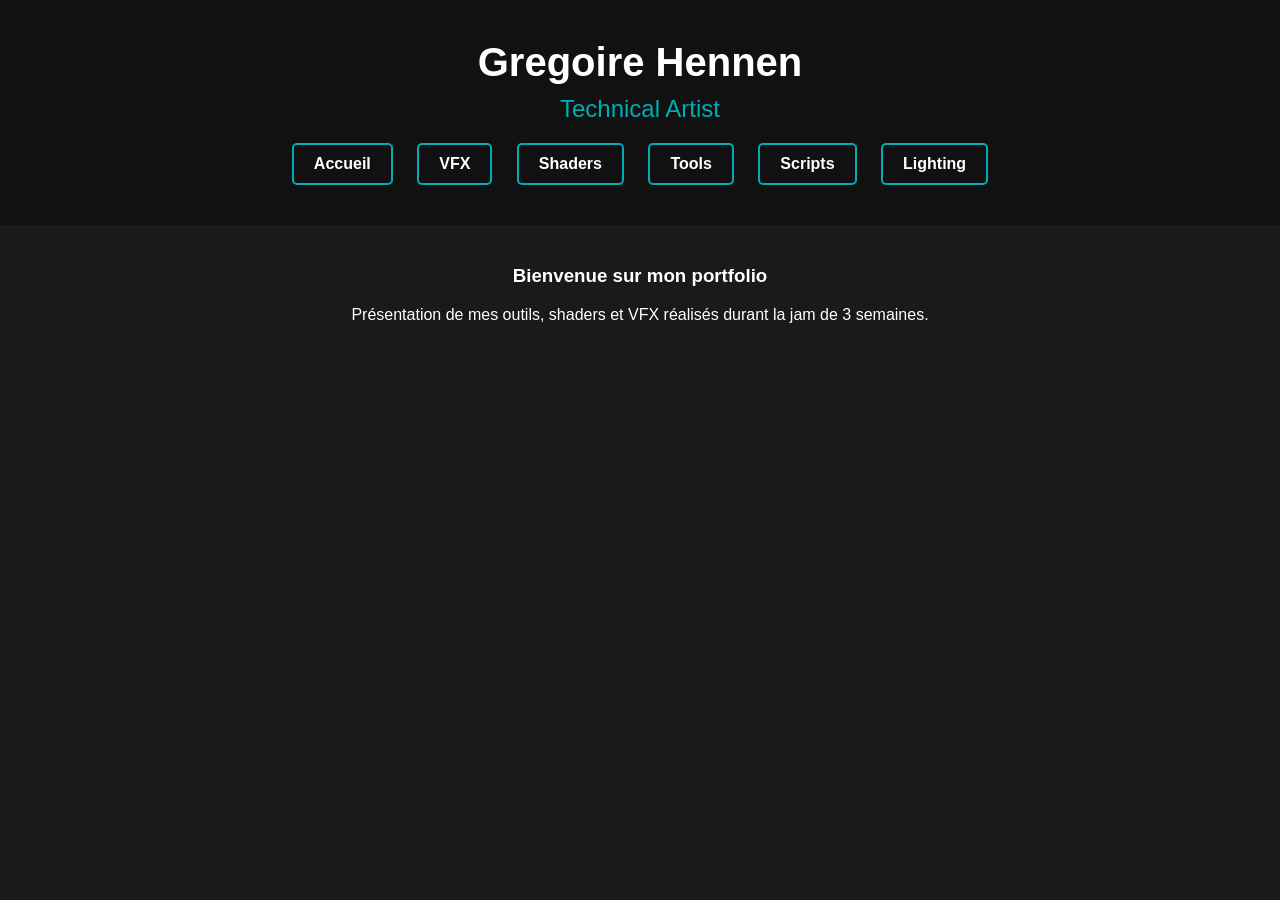
==== index.html @ 70f15909 "Update index.html" ====
<!DOCTYPE html>
<html lang="fr">
<head>
    <meta charset="UTF-8">
    <meta name="viewport" content="width=device-width, initial-scale=1.0">
    <title>Gregoire Hennen - Tech Artist</title>
    <style>
        /* Un style de base pour tout centrer et faire un menu propre */
        body {
            font-family: 'Segoe UI', Tahoma, Geneva, Verdana, sans-serif;
            background-color: #1a1a1a;
            color: #ffffff;
            margin: 0;
            padding: 0;
            text-align: center;
        }
        header {
            padding: 40px 20px;
            background-color: #111111;
        }
        h1 {
            margin: 0 0 10px 0;
            font-size: 2.5em;
        }
        h2 {
            margin: 0 0 20px 0;
            color: #00adb5;
            font-weight: 400;
        }
        /* Style de la barre de navigation (les boutons) */
        nav {
            margin-top: 20px;
        }
        nav a {
            display: inline-block;
            color: #ffffff;
            text-decoration: none;
            padding: 10px 20px;
            margin: 0 10px;
            border: 2px solid #00adb5;
            border-radius: 5px;
            font-weight: bold;
            transition: all 0.3s ease;
        }
        nav a:hover {
            background-color: #00adb5;
            color: #1a1a1a;
        }
        /* Style du contenu principal */
        main {
            max-width: 800px;
            margin: 40px auto;
            padding: 0 20px;
        }
    </style>
</head>
<body>

    <header>
        <h1>Gregoire Hennen</h1>
        <h2>Technical Artist</h2>
        
        <nav>
            <a href="index.html">Accueil</a>
            <a href="vfx.html">VFX</a>
            <a href="shaders.html">Shaders</a>
            <a href="tools.html">Tools</a>
            <a href="scripts.html">Scripts</a>
            <a href="lighting.html">Lighting</a>
        </nav>
    </header>

    <main>
        <h3>Bienvenue sur mon portfolio</h3>
        <p>Présentation de mes outils, shaders et VFX réalisés durant la jam de 3 semaines.</p>
        </main>

</body>
</html>
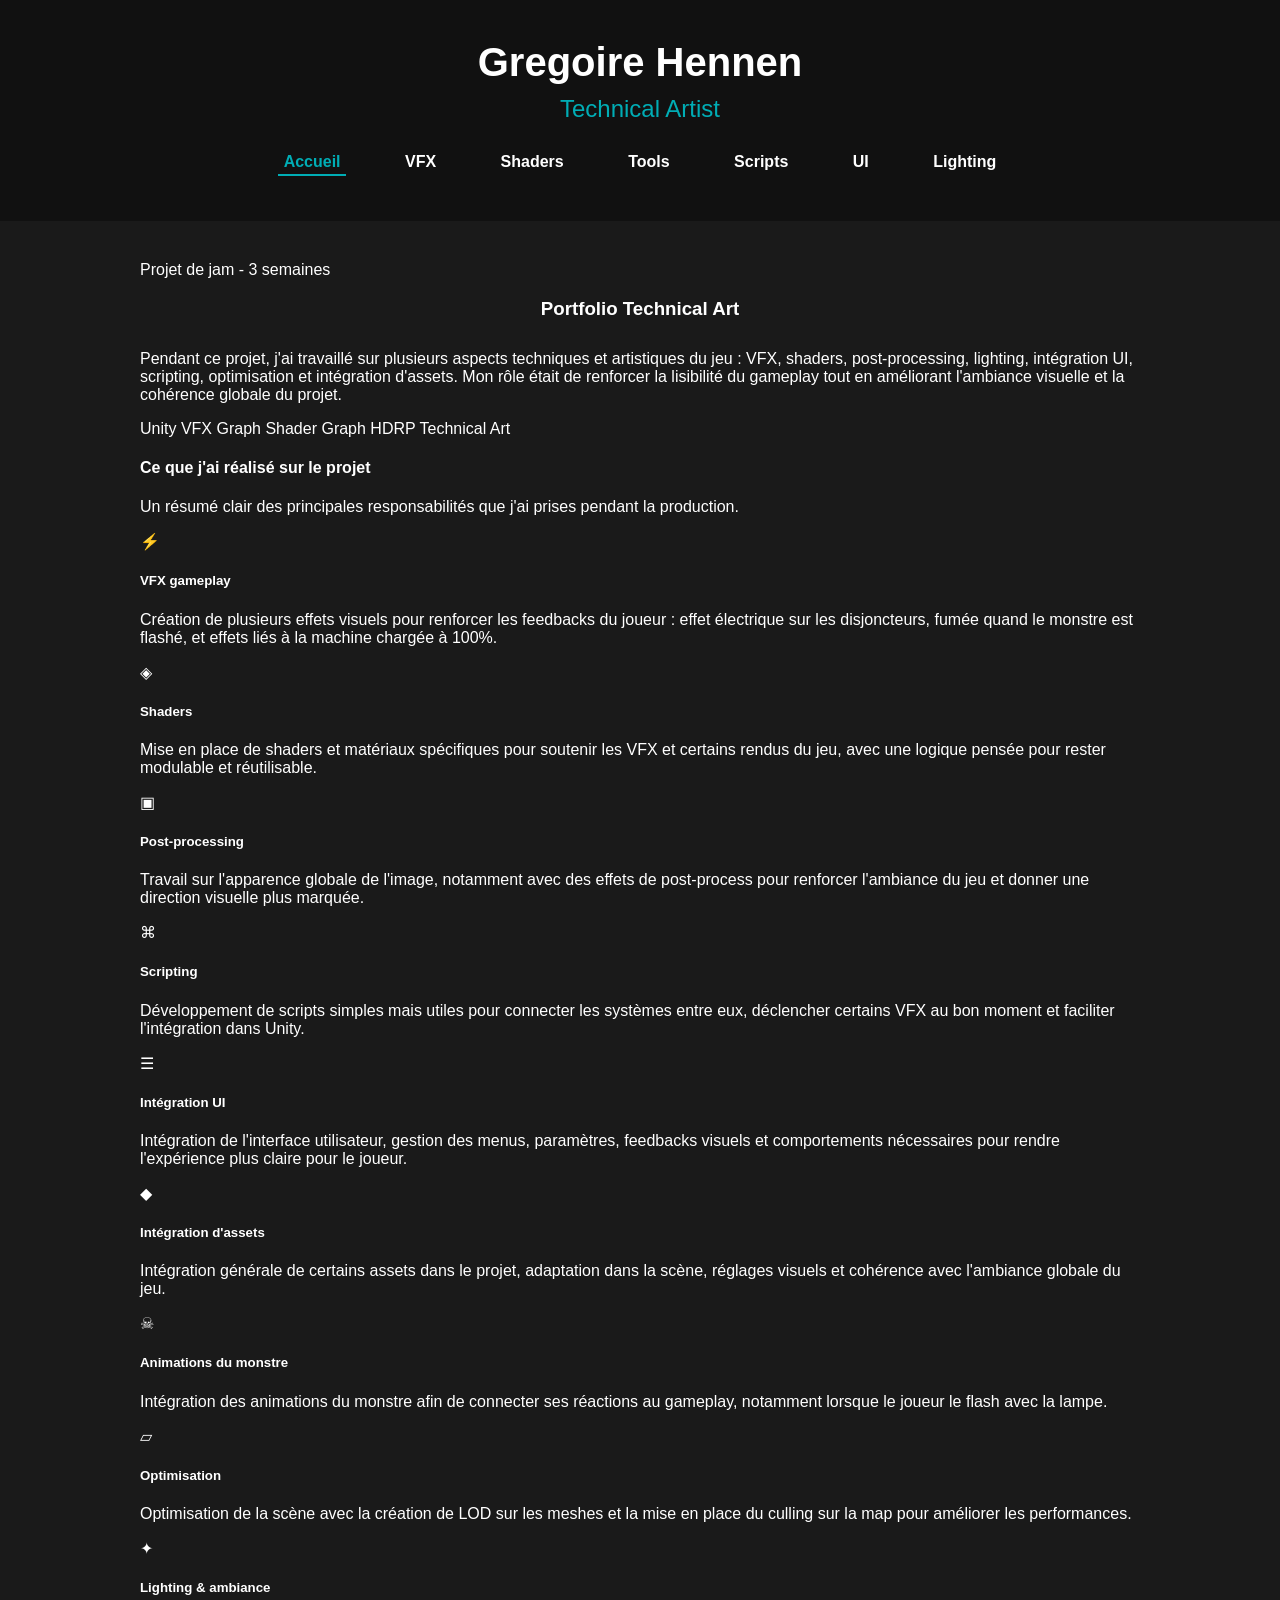
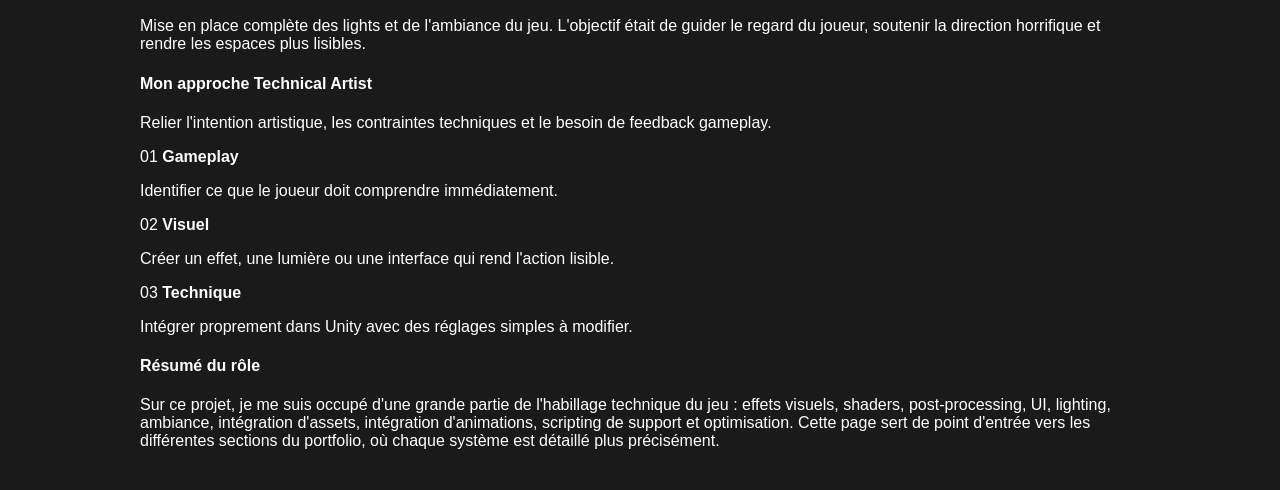
==== commit e836b872: "Revise index.html for portfolio updates Updated the title and added detailed sections for portfolio " ====
--- a/index.html
+++ b/index.html
@@ -3,56 +3,8 @@
 <head>
     <meta charset="UTF-8">
     <meta name="viewport" content="width=device-width, initial-scale=1.0">
-    <title>Gregoire Hennen - Tech Artist</title>
-    <style>
-        /* Un style de base pour tout centrer et faire un menu propre */
-        body {
-            font-family: 'Segoe UI', Tahoma, Geneva, Verdana, sans-serif;
-            background-color: #1a1a1a;
-            color: #ffffff;
-            margin: 0;
-            padding: 0;
-            text-align: center;
-        }
-        header {
-            padding: 40px 20px;
-            background-color: #111111;
-        }
-        h1 {
-            margin: 0 0 10px 0;
-            font-size: 2.5em;
-        }
-        h2 {
-            margin: 0 0 20px 0;
-            color: #00adb5;
-            font-weight: 400;
-        }
-        /* Style de la barre de navigation (les boutons) */
-        nav {
-            margin-top: 20px;
-        }
-        nav a {
-            display: inline-block;
-            color: #ffffff;
-            text-decoration: none;
-            padding: 10px 20px;
-            margin: 0 10px;
-            border: 2px solid #00adb5;
-            border-radius: 5px;
-            font-weight: bold;
-            transition: all 0.3s ease;
-        }
-        nav a:hover {
-            background-color: #00adb5;
-            color: #1a1a1a;
-        }
-        /* Style du contenu principal */
-        main {
-            max-width: 800px;
-            margin: 40px auto;
-            padding: 0 20px;
-        }
-    </style>
+    <title>Accueil - Gregoire Hennen</title>
+    <link rel="stylesheet" href="style.css">
 </head>
 <body>
 
@@ -66,14 +18,155 @@
             <a href="shaders.html">Shaders</a>
             <a href="tools.html">Tools</a>
             <a href="scripts.html">Scripts</a>
+            <a href="ui.html">UI</a>
             <a href="lighting.html">Lighting</a>
         </nav>
     </header>
 
     <main>
-        <h3>Bienvenue sur mon portfolio</h3>
-        <p>Présentation de mes outils, shaders et VFX réalisés durant la jam de 3 semaines.</p>
-        </main>
+        <section class="home-hero">
+            <div class="home-hero-glow"></div>
+            <div class="home-hero-content">
+                <p class="home-kicker">Projet de jam - 3 semaines</p>
+                <h3>Portfolio Technical Art</h3>
+                <p class="home-intro">
+                    Pendant ce projet, j'ai travaillé sur plusieurs aspects techniques et artistiques du jeu : VFX, shaders, post-processing, lighting, intégration UI, scripting, optimisation et intégration d'assets. Mon rôle était de renforcer la lisibilité du gameplay tout en améliorant l'ambiance visuelle et la cohérence globale du projet.
+                </p>
+                <div class="home-tags">
+                    <span>Unity</span>
+                    <span>VFX Graph</span>
+                    <span>Shader Graph</span>
+                    <span>HDRP</span>
+                    <span>Technical Art</span>
+                </div>
+            </div>
+        </section>
 
+        <section class="home-overview">
+            <div class="home-section-title">
+                <h4>Ce que j'ai réalisé sur le projet</h4>
+                <p>Un résumé clair des principales responsabilités que j'ai prises pendant la production.</p>
+            </div>
+
+            <div class="home-card-grid">
+                <article class="home-card featured-card">
+                    <div class="home-card-icon">⚡</div>
+                    <h5>VFX gameplay</h5>
+                    <p>
+                        Création de plusieurs effets visuels pour renforcer les feedbacks du joueur : effet électrique sur les disjoncteurs, fumée quand le monstre est flashé, et effets liés à la machine chargée à 100%.
+                    </p>
+                </article>
+
+                <article class="home-card">
+                    <div class="home-card-icon">◈</div>
+                    <h5>Shaders</h5>
+                    <p>
+                        Mise en place de shaders et matériaux spécifiques pour soutenir les VFX et certains rendus du jeu, avec une logique pensée pour rester modulable et réutilisable.
+                    </p>
+                </article>
+
+                <article class="home-card">
+                    <div class="home-card-icon">▣</div>
+                    <h5>Post-processing</h5>
+                    <p>
+                        Travail sur l'apparence globale de l'image, notamment avec des effets de post-process pour renforcer l'ambiance du jeu et donner une direction visuelle plus marquée.
+                    </p>
+                </article>
+
+                <article class="home-card">
+                    <div class="home-card-icon">⌘</div>
+                    <h5>Scripting</h5>
+                    <p>
+                        Développement de scripts simples mais utiles pour connecter les systèmes entre eux, déclencher certains VFX au bon moment et faciliter l'intégration dans Unity.
+                    </p>
+                </article>
+
+                <article class="home-card">
+                    <div class="home-card-icon">☰</div>
+                    <h5>Intégration UI</h5>
+                    <p>
+                        Intégration de l'interface utilisateur, gestion des menus, paramètres, feedbacks visuels et comportements nécessaires pour rendre l'expérience plus claire pour le joueur.
+                    </p>
+                </article>
+
+                <article class="home-card">
+                    <div class="home-card-icon">◆</div>
+                    <h5>Intégration d'assets</h5>
+                    <p>
+                        Intégration générale de certains assets dans le projet, adaptation dans la scène, réglages visuels et cohérence avec l'ambiance globale du jeu.
+                    </p>
+                </article>
+
+                <article class="home-card">
+                    <div class="home-card-icon">☠</div>
+                    <h5>Animations du monstre</h5>
+                    <p>
+                        Intégration des animations du monstre afin de connecter ses réactions au gameplay, notamment lorsque le joueur le flash avec la lampe.
+                    </p>
+                </article>
+
+                <article class="home-card">
+                    <div class="home-card-icon">▱</div>
+                    <h5>Optimisation</h5>
+                    <p>
+                        Optimisation de la scène avec la création de LOD sur les meshes et la mise en place du culling sur la map pour améliorer les performances.
+                    </p>
+                </article>
+
+                <article class="home-card featured-card">
+                    <div class="home-card-icon">✦</div>
+                    <h5>Lighting & ambiance</h5>
+                    <p>
+                        Mise en place complète des lights et de l'ambiance du jeu. L'objectif était de guider le regard du joueur, soutenir la direction horrifique et rendre les espaces plus lisibles.
+                    </p>
+                </article>
+            </div>
+        </section>
+
+        <section class="home-pipeline">
+            <div class="home-section-title">
+                <h4>Mon approche Technical Artist</h4>
+                <p>Relier l'intention artistique, les contraintes techniques et le besoin de feedback gameplay.</p>
+            </div>
+
+            <div class="home-flow">
+                <div class="home-flow-step">
+                    <span>01</span>
+                    <strong>Gameplay</strong>
+                    <p>Identifier ce que le joueur doit comprendre immédiatement.</p>
+                </div>
+                <div class="home-flow-line"></div>
+                <div class="home-flow-step">
+                    <span>02</span>
+                    <strong>Visuel</strong>
+                    <p>Créer un effet, une lumière ou une interface qui rend l'action lisible.</p>
+                </div>
+                <div class="home-flow-line"></div>
+                <div class="home-flow-step">
+                    <span>03</span>
+                    <strong>Technique</strong>
+                    <p>Intégrer proprement dans Unity avec des réglages simples à modifier.</p>
+                </div>
+            </div>
+        </section>
+
+        <section class="home-summary-panel">
+            <h4>Résumé du rôle</h4>
+            <p>
+                Sur ce projet, je me suis occupé d'une grande partie de l'habillage technique du jeu : effets visuels, shaders, post-processing, UI, lighting, ambiance, intégration d'assets, intégration d'animations, scripting de support et optimisation. Cette page sert de point d'entrée vers les différentes sections du portfolio, où chaque système est détaillé plus précisément.
+            </p>
+        </section>
+    </main>
+
+<script>
+    const currentPage = window.location.pathname.split("/").pop();
+    const navLinks = document.querySelectorAll('nav a');
+
+    navLinks.forEach(link => {
+        if (link.getAttribute('href') === currentPage) {
+            link.classList.add('active');
+        }
+    });
+</script>
 </body>
 </html>
--- a/style.css
+++ b/style.css
@@ -0,0 +1,310 @@
+/* --- Global Styles --- */
+body { 
+    font-family: 'Segoe UI', Tahoma, Geneva, Verdana, sans-serif; 
+    background-color: #1a1a1a; 
+    color: #ffffff; 
+    margin: 0; 
+    padding: 0; 
+    text-align: center; 
+}
+
+header { padding: 40px 20px; background-color: #111111; }
+h1 { margin: 0 0 10px 0; font-size: 2.5em; }
+h2 { margin: 0 0 20px 0; color: #00adb5; font-weight: 400; }
+main { max-width: 1000px; margin: 40px auto; padding: 0 20px; text-align: left; }
+h3 { text-align: center; margin-bottom: 30px; }
+
+/* --- Navigation Tech Art --- */
+nav { margin-top: 20px; }
+nav a { 
+    display: inline-block; 
+    color: #ffffff; 
+    text-decoration: none; 
+    padding: 10px 20px; 
+    margin: 0 10px; 
+    font-weight: bold; 
+    position: relative;
+    transition: color 0.3s;
+}
+
+nav a::after {
+    content: '';
+    position: absolute;
+    bottom: 5px;
+    left: 50%;
+    width: 0;
+    height: 2px;
+    background: #00adb5;
+    transition: all 0.3s ease;
+}
+
+nav a:hover { color: #00adb5; }
+nav a:hover::after { width: 70%; left: 15%; }
+nav a.active { color: #00adb5; }
+nav a.active::after { width: 70%; left: 15%; }
+
+/* --- Components (Accordions, Tables, Code) --- */
+.shader-accordion, .tool-accordion { 
+    margin-bottom: 15px; border: 1px solid #333; border-radius: 8px; 
+    overflow: hidden; background-color: #222222; 
+}
+.shader-accordion summary, .tool-accordion summary { 
+    padding: 20px; font-size: 1.3em; font-weight: bold; color: #00adb5; 
+    cursor: pointer; list-style: none; position: relative; transition: background 0.3s ease; 
+}
+.shader-accordion summary:hover, .tool-accordion summary:hover { background-color: #2b2b2b; }
+.shader-accordion summary::after, .tool-accordion summary::after { 
+    content: '▼'; position: absolute; right: 20px; color: #00adb5; transition: transform 0.3s ease; 
+}
+.shader-accordion[open] summary::after, .tool-accordion[open] summary::after { transform: rotate(180deg); }
+.shader-content, .tool-content { padding: 20px; border-top: 1px solid #333; background-color: #1c1c1c; }
+
+table { width: 100%; border-collapse: collapse; margin: 20px 0; background-color: #111; border-radius: 6px; overflow: hidden; }
+th, td { padding: 12px 15px; text-align: left; border-bottom: 1px solid #333; }
+th { background-color: #00adb5; color: #1a1a1a; font-weight: bold; }
+
+.tech-row { display: flex; gap: 25px; margin: 30px 0; align-items: center; }
+.tech-desc { flex: 1; }
+.tech-code {
+            flex: 1;
+            background-color: #0d1117;
+            padding: 15px;
+            border-radius: 6px;
+            overflow-x: auto;
+            border: 1px solid #30363d;
+        }
+pre {
+    margin: 0;
+    padding: 0;
+    background: transparent !important; /* Force la transparence pour utiliser le fond de .tech-code */
+}
+
+code {
+    font-family: 'Consolas', 'Courier New', Courier, monospace;
+    font-size: 0.9em;
+    background: transparent !important;
+}
+
+/* Si tu veux quand même colorer certains mots manuellement dans ton HTML */
+.c-keyword { color: #ff7b72; } /* Rouge pour les keywords */
+.c-var { color: #79c0ff; }     /* Bleu pour les variables */
+
+
+.center-img-container { text-align: center; margin: 25px 0; }
+.center-img-container img { max-width: 100%; width: 700px; border-radius: 6px; box-shadow: 0 4px 10px rgba(0,0,0,0.5); }
+.bullet-list { padding-left: 20px; line-height: 1.6; }
+.highlight { color: #00adb5; font-weight: bold; }
+
+.global-gifs { 
+    display: flex; 
+    gap: 15px; 
+    justify-content: center; 
+    margin: 20px 0; 
+}
+.global-gifs img { 
+    width: 48%; /* Prends presque la moitié de la largeur */
+    border-radius: 6px; 
+}
+
+/* Pour les 3 vidéos du Flashlight (3 colonnes) */
+.triple-gifs { 
+    display: flex; 
+    gap: 10px; 
+    margin: 20px 0; 
+}
+.gif-card { 
+    flex: 1; /* Chaque carte prend 1/3 de l'espace */
+    text-align: center; 
+}
+.gif-card img { 
+    width: 100%; 
+    border-radius: 6px; 
+    margin-bottom: 10px; 
+}
+.gif-card p { font-size: 0.9em; color: #aaa; }
+
+/* --- UI Page Specific Additions --- */
+.page-intro {
+    text-align: center;
+    color: #aaa;
+    margin: 0 auto 40px auto;
+    max-width: 850px;
+    line-height: 1.7;
+}
+
+.ui-accordion {
+    margin-bottom: 15px;
+    border: 1px solid #333;
+    border-radius: 8px;
+    overflow: hidden;
+    background-color: #222222;
+}
+
+.ui-accordion summary {
+    padding: 20px;
+    font-size: 1.3em;
+    font-weight: bold;
+    color: #00adb5;
+    cursor: pointer;
+    list-style: none;
+    position: relative;
+    transition: background 0.3s ease;
+}
+
+.ui-accordion summary:hover { background-color: #2b2b2b; }
+
+.ui-accordion summary::after {
+    content: '▼';
+    position: absolute;
+    right: 20px;
+    color: #00adb5;
+    transition: transform 0.3s ease;
+}
+
+.ui-accordion[open] summary::after { transform: rotate(180deg); }
+
+.ui-content {
+    padding: 20px;
+    border-top: 1px solid #333;
+    background-color: #1c1c1c;
+}
+
+.section-lead {
+    text-align: center;
+    font-size: 1.1em;
+    color: #aaa;
+    max-width: 850px;
+    margin: 0 auto 25px auto;
+    line-height: 1.7;
+}
+
+.ui-hero {
+    display: flex;
+    gap: 25px;
+    align-items: stretch;
+    background: #222;
+    border: 1px solid #333;
+    border-radius: 8px;
+    padding: 25px;
+    margin-bottom: 35px;
+}
+
+.ui-hero-text,
+.ui-hero-media {
+    flex: 1;
+}
+
+.ui-hero-text h4,
+.ui-subtitle {
+    color: #00adb5;
+    border-bottom: 1px solid #333;
+    padding-bottom: 8px;
+    margin-top: 0;
+}
+
+.ui-hero-text p {
+    color: #ccc;
+    line-height: 1.7;
+}
+
+.ui-hero-media img {
+    width: 100%;
+    border-radius: 6px;
+    box-shadow: 0 4px 10px rgba(0,0,0,0.5);
+}
+
+.ui-hero-media p,
+.media-caption {
+    color: #888;
+    font-size: 0.9em;
+    text-align: center;
+    margin-top: 8px;
+}
+
+.ui-feature-grid {
+    display: grid;
+    grid-template-columns: repeat(4, 1fr);
+    gap: 15px;
+    margin: 25px 0;
+}
+
+.ui-feature-card {
+    background: #111;
+    border: 1px solid #30363d;
+    border-radius: 8px;
+    padding: 16px;
+}
+
+.ui-feature-card h5 {
+    color: #00adb5;
+    margin: 0 0 10px 0;
+    font-size: 1em;
+}
+
+.ui-feature-card p {
+    color: #aaa;
+    line-height: 1.55;
+    margin: 0;
+    font-size: 0.95em;
+}
+
+.ui-separator {
+    border: 0;
+    border-top: 1px solid #333;
+    margin: 40px 0;
+}
+
+.ui-flow {
+    display: flex;
+    align-items: center;
+    justify-content: center;
+    flex-wrap: wrap;
+    gap: 10px;
+    margin: 30px 0;
+}
+
+.ui-flow-step {
+    background: #111;
+    border: 1px solid #00adb5;
+    color: #fff;
+    border-radius: 999px;
+    padding: 12px 18px;
+    font-weight: bold;
+}
+
+.ui-flow-arrow {
+    color: #00adb5;
+    font-size: 1.4em;
+    font-weight: bold;
+}
+
+@media (max-width: 900px) {
+    .tech-row,
+    .ui-hero {
+        flex-direction: column;
+    }
+
+    .ui-feature-grid {
+        grid-template-columns: repeat(2, 1fr);
+    }
+
+    .global-gifs,
+    .triple-gifs {
+        flex-direction: column;
+    }
+
+    .global-gifs img {
+        width: 100%;
+    }
+}
+
+@media (max-width: 560px) {
+    .ui-feature-grid {
+        grid-template-columns: 1fr;
+    }
+
+    nav a {
+        margin: 4px;
+        padding: 8px 12px;
+    }
+}
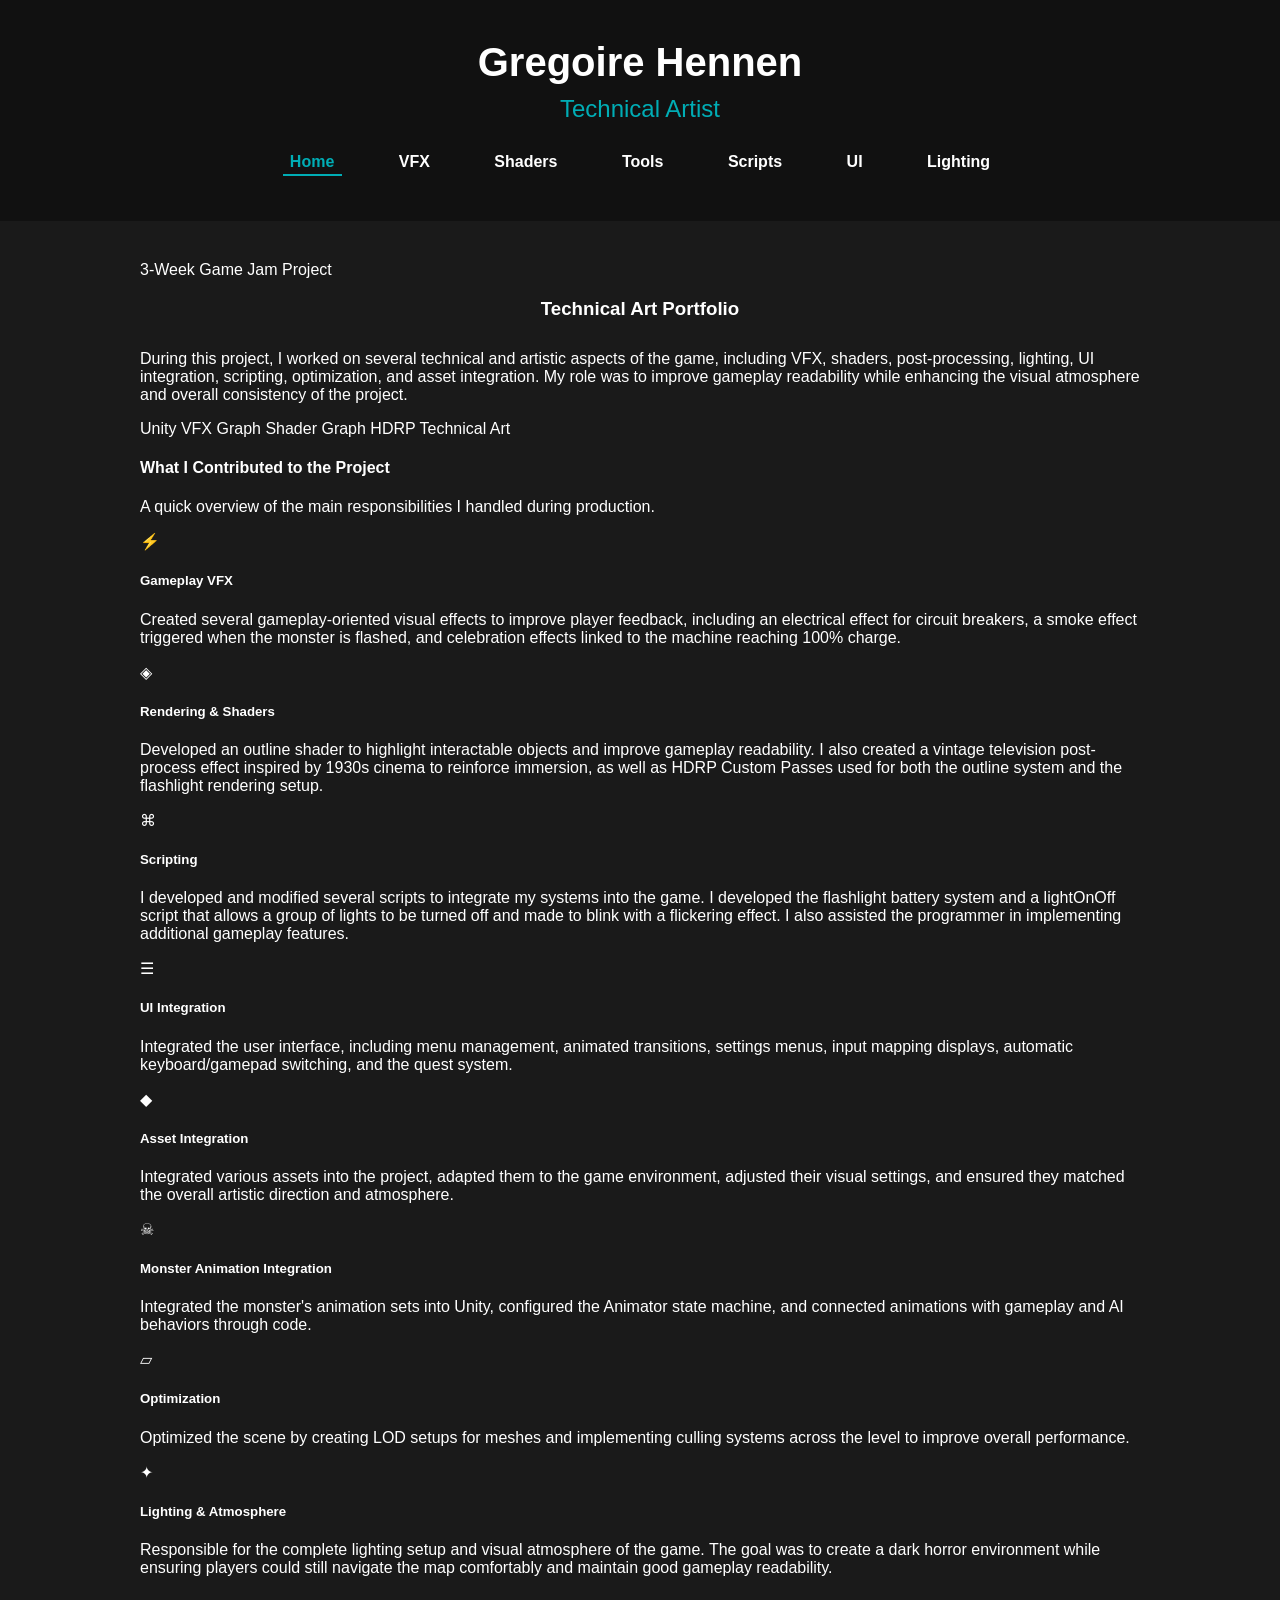
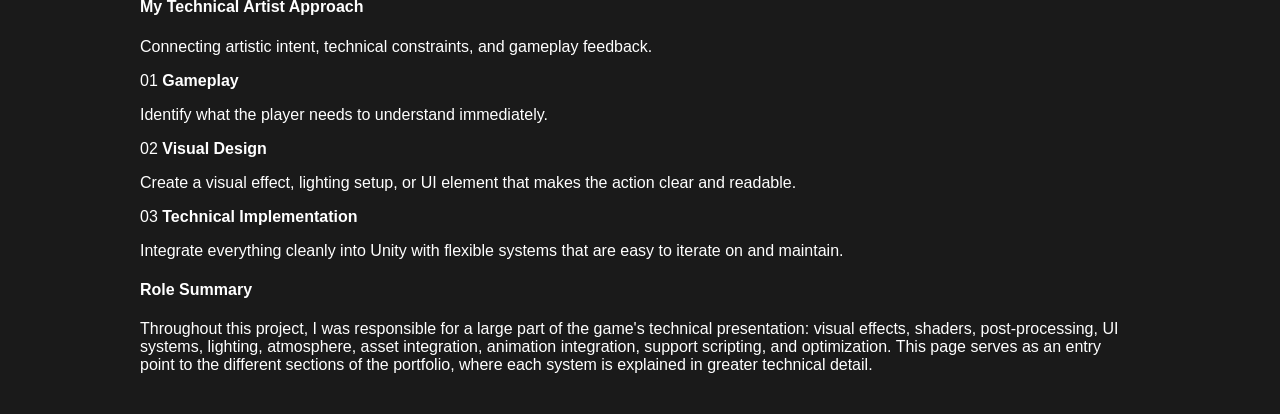
==== commit 37df5e1c: "Update index.html" ====
--- a/index.html
+++ b/index.html
@@ -1,9 +1,9 @@
 <!DOCTYPE html>
-<html lang="fr">
+<html lang="en">
 <head>
     <meta charset="UTF-8">
     <meta name="viewport" content="width=device-width, initial-scale=1.0">
-    <title>Accueil - Gregoire Hennen</title>
+    <title>Home - Gregoire Hennen</title>
     <link rel="stylesheet" href="style.css">
 </head>
 <body>
@@ -11,9 +11,9 @@
     <header>
         <h1>Gregoire Hennen</h1>
         <h2>Technical Artist</h2>
-        
+
         <nav>
-            <a href="index.html">Accueil</a>
+            <a href="index.html">Home</a>
             <a href="vfx.html">VFX</a>
             <a href="shaders.html">Shaders</a>
             <a href="tools.html">Tools</a>
@@ -27,11 +27,13 @@
         <section class="home-hero">
             <div class="home-hero-glow"></div>
             <div class="home-hero-content">
-                <p class="home-kicker">Projet de jam - 3 semaines</p>
-                <h3>Portfolio Technical Art</h3>
+                <p class="home-kicker">3-Week Game Jam Project</p>
+                <h3>Technical Art Portfolio</h3>
+
                 <p class="home-intro">
-                    Pendant ce projet, j'ai travaillé sur plusieurs aspects techniques et artistiques du jeu : VFX, shaders, post-processing, lighting, intégration UI, scripting, optimisation et intégration d'assets. Mon rôle était de renforcer la lisibilité du gameplay tout en améliorant l'ambiance visuelle et la cohérence globale du projet.
+                    During this project, I worked on several technical and artistic aspects of the game, including VFX, shaders, post-processing, lighting, UI integration, scripting, optimization, and asset integration. My role was to improve gameplay readability while enhancing the visual atmosphere and overall consistency of the project.
                 </p>
+
                 <div class="home-tags">
                     <span>Unity</span>
                     <span>VFX Graph</span>
@@ -43,33 +45,27 @@
         </section>
 
         <section class="home-overview">
+
             <div class="home-section-title">
-                <h4>Ce que j'ai réalisé sur le projet</h4>
-                <p>Un résumé clair des principales responsabilités que j'ai prises pendant la production.</p>
+                <h4>What I Contributed to the Project</h4>
+                <p>A quick overview of the main responsibilities I handled during production.</p>
             </div>
 
             <div class="home-card-grid">
+
                 <article class="home-card featured-card">
                     <div class="home-card-icon">⚡</div>
-                    <h5>VFX gameplay</h5>
+                    <h5>Gameplay VFX</h5>
                     <p>
-                        Création de plusieurs effets visuels pour renforcer les feedbacks du joueur : effet électrique sur les disjoncteurs, fumée quand le monstre est flashé, et effets liés à la machine chargée à 100%.
+                        Created several gameplay-oriented visual effects to improve player feedback, including an electrical effect for circuit breakers, a smoke effect triggered when the monster is flashed, and celebration effects linked to the machine reaching 100% charge.
                     </p>
                 </article>
 
                 <article class="home-card">
                     <div class="home-card-icon">◈</div>
-                    <h5>Shaders</h5>
+                    <h5>Rendering & Shaders</h5>
                     <p>
-                        Mise en place de shaders et matériaux spécifiques pour soutenir les VFX et certains rendus du jeu, avec une logique pensée pour rester modulable et réutilisable.
-                    </p>
-                </article>
-
-                <article class="home-card">
-                    <div class="home-card-icon">▣</div>
-                    <h5>Post-processing</h5>
-                    <p>
-                        Travail sur l'apparence globale de l'image, notamment avec des effets de post-process pour renforcer l'ambiance du jeu et donner une direction visuelle plus marquée.
+                        Developed an outline shader to highlight interactable objects and improve gameplay readability. I also created a vintage television post-process effect inspired by 1930s cinema to reinforce immersion, as well as HDRP Custom Passes used for both the outline system and the flashlight rendering setup.
                     </p>
                 </article>
 
@@ -77,85 +73,94 @@
                     <div class="home-card-icon">⌘</div>
                     <h5>Scripting</h5>
                     <p>
-                        Développement de scripts simples mais utiles pour connecter les systèmes entre eux, déclencher certains VFX au bon moment et faciliter l'intégration dans Unity.
+                        I developed and modified several scripts to integrate my systems into the game. I developed the flashlight battery system and a lightOnOff script that allows a group of lights to be turned off and made to blink with a flickering effect. I also assisted the programmer in implementing additional gameplay features.
                     </p>
                 </article>
 
                 <article class="home-card">
                     <div class="home-card-icon">☰</div>
-                    <h5>Intégration UI</h5>
+                    <h5>UI Integration</h5>
                     <p>
-                        Intégration de l'interface utilisateur, gestion des menus, paramètres, feedbacks visuels et comportements nécessaires pour rendre l'expérience plus claire pour le joueur.
+                        Integrated the user interface, including menu management, animated transitions, settings menus, input mapping displays, automatic keyboard/gamepad switching, and the quest system.
                     </p>
                 </article>
 
                 <article class="home-card">
                     <div class="home-card-icon">◆</div>
-                    <h5>Intégration d'assets</h5>
+                    <h5>Asset Integration</h5>
                     <p>
-                        Intégration générale de certains assets dans le projet, adaptation dans la scène, réglages visuels et cohérence avec l'ambiance globale du jeu.
+                        Integrated various assets into the project, adapted them to the game environment, adjusted their visual settings, and ensured they matched the overall artistic direction and atmosphere.
                     </p>
                 </article>
 
                 <article class="home-card">
                     <div class="home-card-icon">☠</div>
-                    <h5>Animations du monstre</h5>
+                    <h5>Monster Animation Integration</h5>
                     <p>
-                        Intégration des animations du monstre afin de connecter ses réactions au gameplay, notamment lorsque le joueur le flash avec la lampe.
+                        Integrated the monster's animation sets into Unity, configured the Animator state machine, and connected animations with gameplay and AI behaviors through code.
                     </p>
                 </article>
 
                 <article class="home-card">
                     <div class="home-card-icon">▱</div>
-                    <h5>Optimisation</h5>
+                    <h5>Optimization</h5>
                     <p>
-                        Optimisation de la scène avec la création de LOD sur les meshes et la mise en place du culling sur la map pour améliorer les performances.
+                        Optimized the scene by creating LOD setups for meshes and implementing culling systems across the level to improve overall performance.
                     </p>
                 </article>
 
                 <article class="home-card featured-card">
                     <div class="home-card-icon">✦</div>
-                    <h5>Lighting & ambiance</h5>
+                    <h5>Lighting & Atmosphere</h5>
                     <p>
-                        Mise en place complète des lights et de l'ambiance du jeu. L'objectif était de guider le regard du joueur, soutenir la direction horrifique et rendre les espaces plus lisibles.
+                        Responsible for the complete lighting setup and visual atmosphere of the game. The goal was to create a dark horror environment while ensuring players could still navigate the map comfortably and maintain good gameplay readability.
                     </p>
                 </article>
+
             </div>
         </section>
 
         <section class="home-pipeline">
+
             <div class="home-section-title">
-                <h4>Mon approche Technical Artist</h4>
-                <p>Relier l'intention artistique, les contraintes techniques et le besoin de feedback gameplay.</p>
+                <h4>My Technical Artist Approach</h4>
+                <p>Connecting artistic intent, technical constraints, and gameplay feedback.</p>
             </div>
 
             <div class="home-flow">
+
                 <div class="home-flow-step">
                     <span>01</span>
                     <strong>Gameplay</strong>
-                    <p>Identifier ce que le joueur doit comprendre immédiatement.</p>
+                    <p>Identify what the player needs to understand immediately.</p>
                 </div>
+
                 <div class="home-flow-line"></div>
+
                 <div class="home-flow-step">
                     <span>02</span>
-                    <strong>Visuel</strong>
-                    <p>Créer un effet, une lumière ou une interface qui rend l'action lisible.</p>
+                    <strong>Visual Design</strong>
+                    <p>Create a visual effect, lighting setup, or UI element that makes the action clear and readable.</p>
                 </div>
+
                 <div class="home-flow-line"></div>
+
                 <div class="home-flow-step">
                     <span>03</span>
-                    <strong>Technique</strong>
-                    <p>Intégrer proprement dans Unity avec des réglages simples à modifier.</p>
+                    <strong>Technical Implementation</strong>
+                    <p>Integrate everything cleanly into Unity with flexible systems that are easy to iterate on and maintain.</p>
                 </div>
+
             </div>
         </section>
 
         <section class="home-summary-panel">
-            <h4>Résumé du rôle</h4>
+            <h4>Role Summary</h4>
             <p>
-                Sur ce projet, je me suis occupé d'une grande partie de l'habillage technique du jeu : effets visuels, shaders, post-processing, UI, lighting, ambiance, intégration d'assets, intégration d'animations, scripting de support et optimisation. Cette page sert de point d'entrée vers les différentes sections du portfolio, où chaque système est détaillé plus précisément.
+                Throughout this project, I was responsible for a large part of the game's technical presentation: visual effects, shaders, post-processing, UI systems, lighting, atmosphere, asset integration, animation integration, support scripting, and optimization. This page serves as an entry point to the different sections of the portfolio, where each system is explained in greater technical detail.
             </p>
         </section>
+
     </main>
 
 <script>
@@ -168,5 +173,6 @@
         }
     });
 </script>
+
 </body>
 </html>
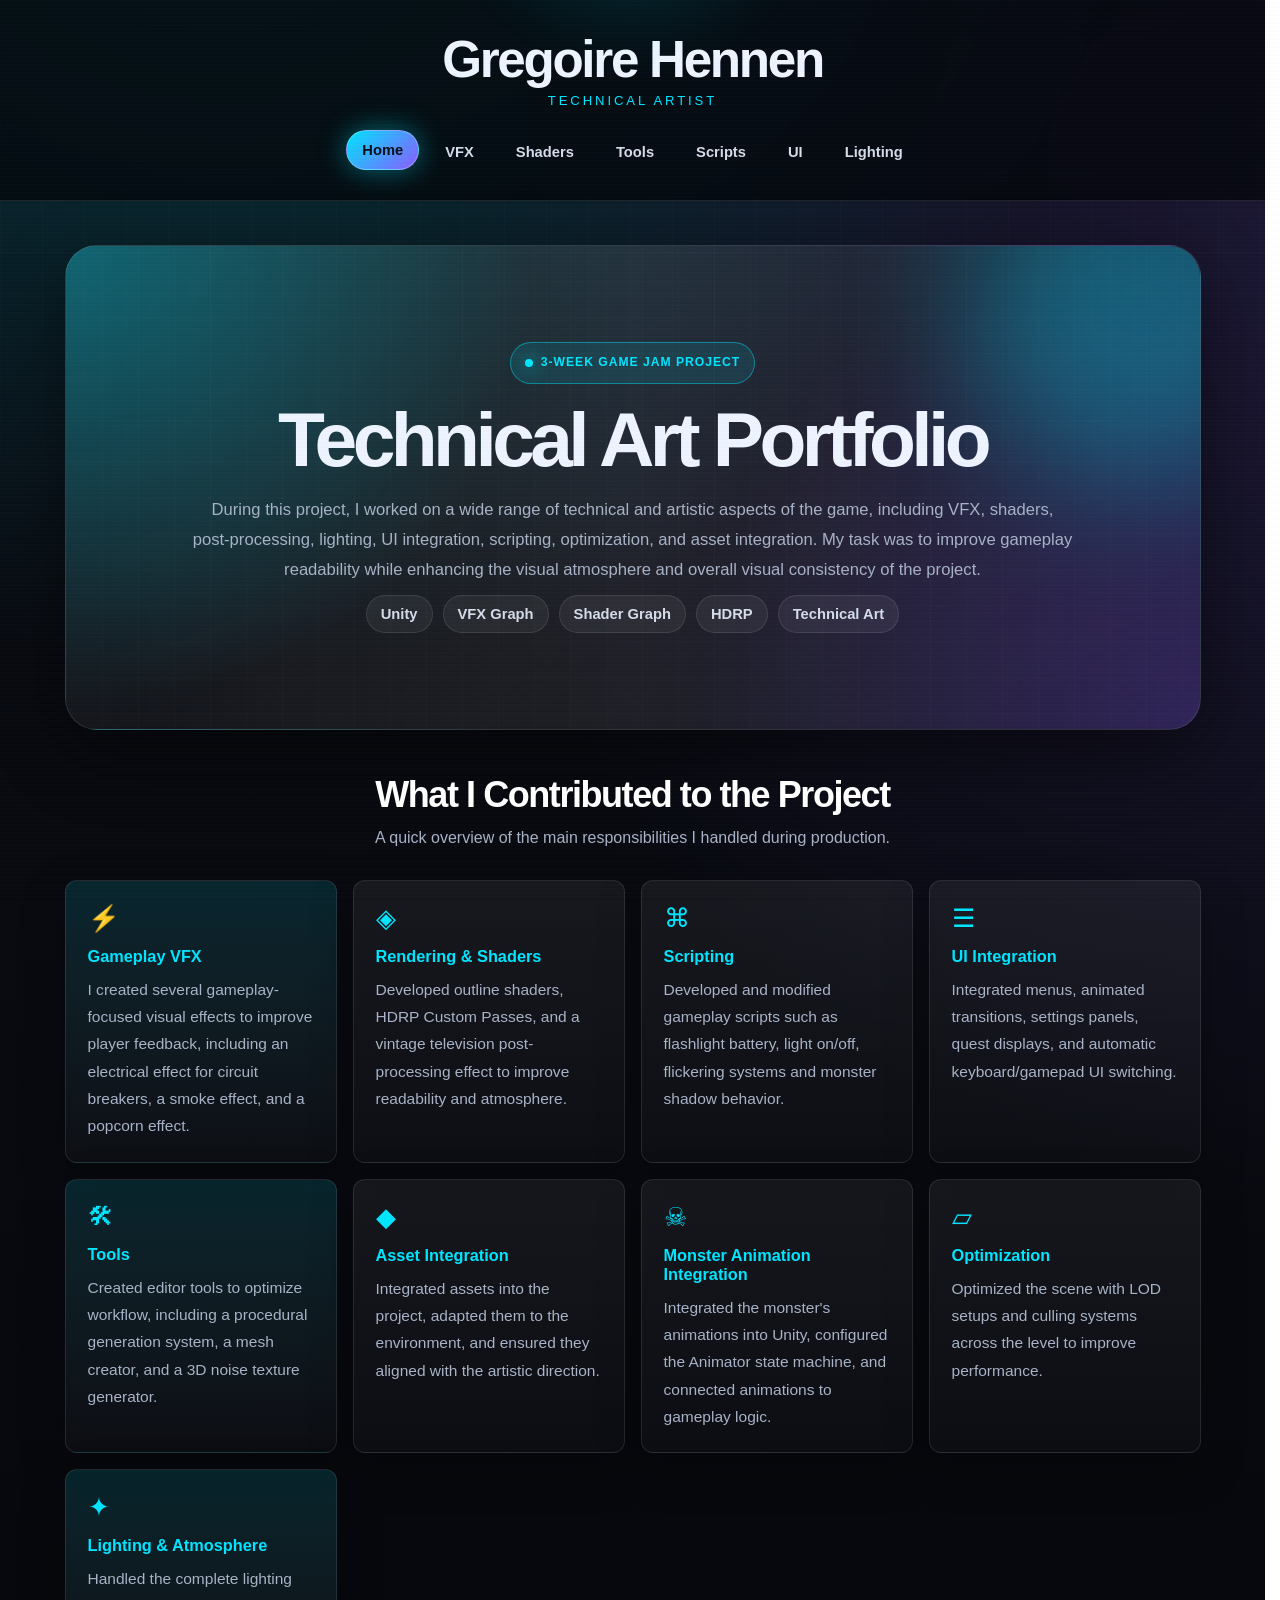
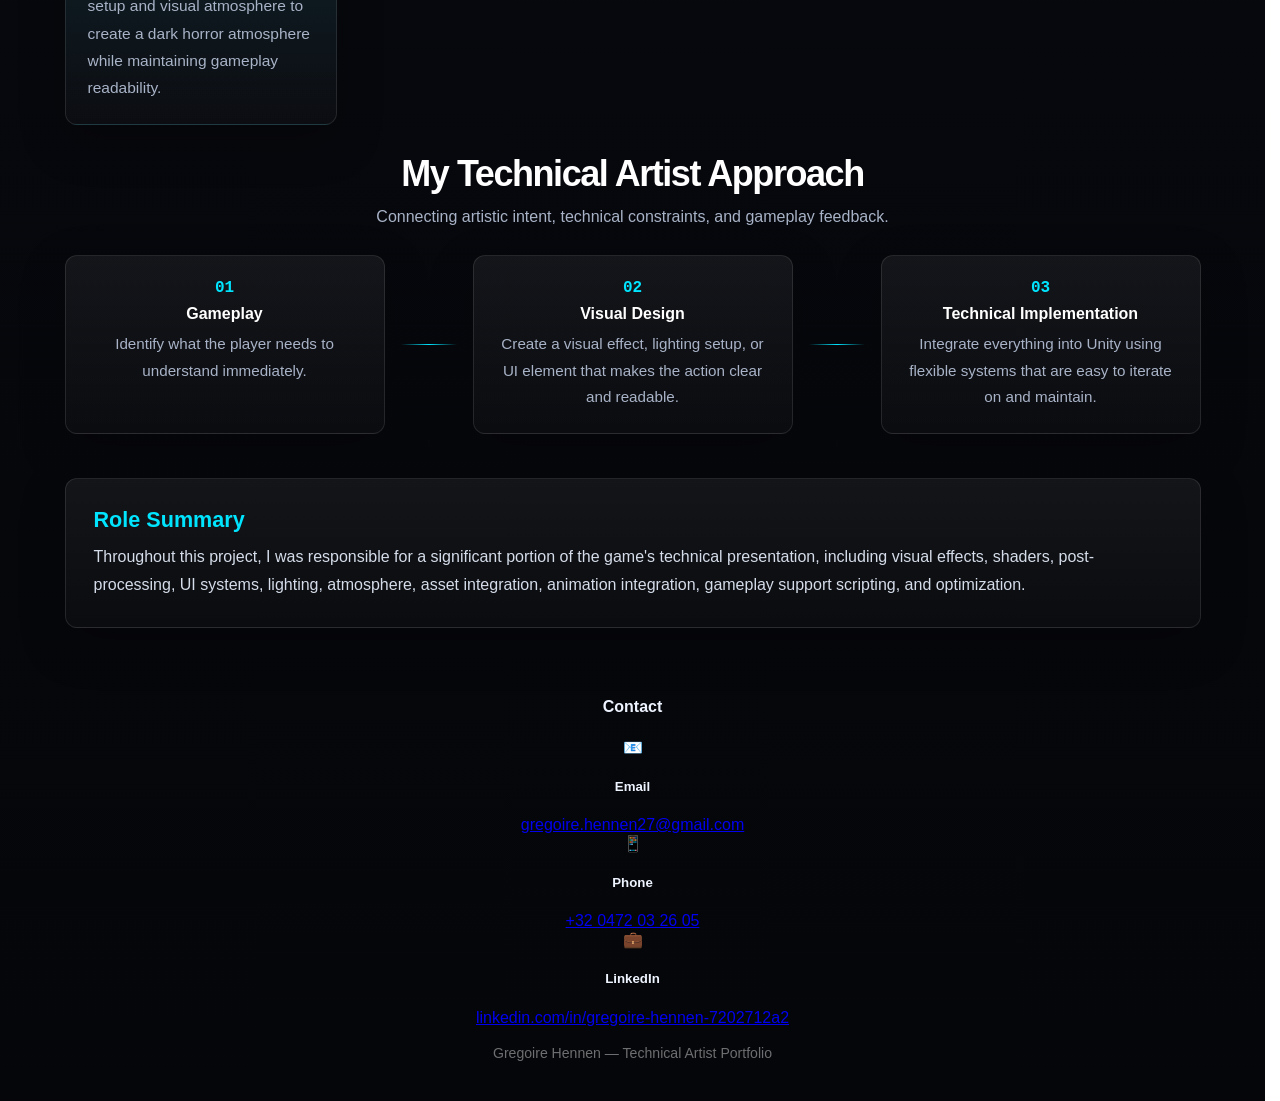
==== commit 6590ee8d: "Update index.html" ====
--- a/index.html
+++ b/index.html
@@ -6,9 +6,10 @@
     <title>Home - Gregoire Hennen</title>
     <link rel="stylesheet" href="style.css">
 </head>
-<body>
+<body class="page-home">
 
     <header>
+        <div class="header-orb"></div>
         <h1>Gregoire Hennen</h1>
         <h2>Technical Artist</h2>
 
@@ -31,7 +32,7 @@
                 <h3>Technical Art Portfolio</h3>
 
                 <p class="home-intro">
-                    During this project, I worked on several technical and artistic aspects of the game, including VFX, shaders, post-processing, lighting, UI integration, scripting, optimization, and asset integration. My role was to improve gameplay readability while enhancing the visual atmosphere and overall consistency of the project.
+                    During this project, I worked on a wide range of technical and artistic aspects of the game, including VFX, shaders, post-processing, lighting, UI integration, scripting, optimization, and asset integration. My task was to improve gameplay readability while enhancing the visual atmosphere and overall visual consistency of the project.
                 </p>
 
                 <div class="home-tags">
@@ -53,72 +54,61 @@
 
             <div class="home-card-grid">
 
-                <article class="home-card featured-card">
-                    <div class="home-card-icon">⚡</div>
-                    <h5>Gameplay VFX</h5>
-                    <p>
-                        Created several gameplay-oriented visual effects to improve player feedback, including an electrical effect for circuit breakers, a smoke effect triggered when the monster is flashed, and celebration effects linked to the machine reaching 100% charge.
-                    </p>
-                </article>
-
-                <article class="home-card">
-                    <div class="home-card-icon">◈</div>
-                    <h5>Rendering & Shaders</h5>
-                    <p>
-                        Developed an outline shader to highlight interactable objects and improve gameplay readability. I also created a vintage television post-process effect inspired by 1930s cinema to reinforce immersion, as well as HDRP Custom Passes used for both the outline system and the flashlight rendering setup.
-                    </p>
-                </article>
-
-                <article class="home-card">
-                    <div class="home-card-icon">⌘</div>
-                    <h5>Scripting</h5>
-                    <p>
-                        I developed and modified several scripts to integrate my systems into the game. I developed the flashlight battery system and a lightOnOff script that allows a group of lights to be turned off and made to blink with a flickering effect. I also assisted the programmer in implementing additional gameplay features.
-                    </p>
-                </article>
-
-                <article class="home-card">
-                    <div class="home-card-icon">☰</div>
-                    <h5>UI Integration</h5>
-                    <p>
-                        Integrated the user interface, including menu management, animated transitions, settings menus, input mapping displays, automatic keyboard/gamepad switching, and the quest system.
-                    </p>
-                </article>
-
-                <article class="home-card">
-                    <div class="home-card-icon">◆</div>
-                    <h5>Asset Integration</h5>
-                    <p>
-                        Integrated various assets into the project, adapted them to the game environment, adjusted their visual settings, and ensured they matched the overall artistic direction and atmosphere.
-                    </p>
-                </article>
-
-                <article class="home-card">
-                    <div class="home-card-icon">☠</div>
-                    <h5>Monster Animation Integration</h5>
-                    <p>
-                        Integrated the monster's animation sets into Unity, configured the Animator state machine, and connected animations with gameplay and AI behaviors through code.
-                    </p>
-                </article>
-
-                <article class="home-card">
-                    <div class="home-card-icon">▱</div>
-                    <h5>Optimization</h5>
-                    <p>
-                        Optimized the scene by creating LOD setups for meshes and implementing culling systems across the level to improve overall performance.
-                    </p>
-                </article>
-
-                <article class="home-card featured-card">
-                    <div class="home-card-icon">✦</div>
-                    <h5>Lighting & Atmosphere</h5>
-                    <p>
-                        Responsible for the complete lighting setup and visual atmosphere of the game. The goal was to create a dark horror environment while ensuring players could still navigate the map comfortably and maintain good gameplay readability.
-                    </p>
-                </article>
-
-            </div>
-        </section>
+    <a href="vfx.html" class="home-card featured-card home-card-link">
+        <div class="home-card-icon">⚡</div>
+        <h5>Gameplay VFX</h5>
+        <p>I created several gameplay-focused visual effects to improve player feedback, including an electrical effect for circuit breakers, a smoke effect, and a popcorn effect.</p>
+    </a>
+
+    <a href="shaders.html" class="home-card home-card-link">
+        <div class="home-card-icon">◈</div>
+        <h5>Rendering & Shaders</h5>
+        <p>Developed outline shaders, HDRP Custom Passes, and a vintage television post-processing effect to improve readability and atmosphere.</p>
+    </a>
+
+    <a href="scripts.html" class="home-card home-card-link">
+        <div class="home-card-icon">⌘</div>
+        <h5>Scripting</h5>
+        <p>Developed and modified gameplay scripts such as flashlight battery, light on/off, flickering systems and monster shadow behavior.</p>
+    </a>
+
+    <a href="ui.html" class="home-card home-card-link">
+        <div class="home-card-icon">☰</div>
+        <h5>UI Integration</h5>
+        <p>Integrated menus, animated transitions, settings panels, quest displays, and automatic keyboard/gamepad UI switching.</p>
+    </a>
+
+    <a href="tools.html" class="home-card featured-card home-card-link">
+        <div class="home-card-icon">🛠</div>
+        <h5>Tools</h5>
+        <p>Created editor tools to optimize workflow, including a procedural generation system, a mesh creator, and a 3D noise texture generator.</p>
+    </a>
+
+    <article class="home-card">
+        <div class="home-card-icon">◆</div>
+        <h5>Asset Integration</h5>
+        <p>Integrated assets into the project, adapted them to the environment, and ensured they aligned with the artistic direction.</p>
+    </article>
+
+    <article class="home-card">
+        <div class="home-card-icon">☠</div>
+        <h5>Monster Animation Integration</h5>
+        <p>Integrated the monster's animations into Unity, configured the Animator state machine, and connected animations to gameplay logic.</p>
+    </article>
+
+    <article class="home-card">
+        <div class="home-card-icon">▱</div>
+        <h5>Optimization</h5>
+        <p>Optimized the scene with LOD setups and culling systems across the level to improve performance.</p>
+    </article>
+
+    <a href="lighting.html" class="home-card featured-card home-card-link">
+        <div class="home-card-icon">✦</div>
+        <h5>Lighting & Atmosphere</h5>
+        <p>Handled the complete lighting setup and visual atmosphere to create a dark horror atmosphere while maintaining gameplay readability.</p>
+    </a>
+
+</div>
 
         <section class="home-pipeline">
 
@@ -148,7 +138,7 @@
                 <div class="home-flow-step">
                     <span>03</span>
                     <strong>Technical Implementation</strong>
-                    <p>Integrate everything cleanly into Unity with flexible systems that are easy to iterate on and maintain.</p>
+                    <p>Integrate everything into Unity using flexible systems that are easy to iterate on and maintain.</p>
                 </div>
 
             </div>
@@ -157,11 +147,49 @@
         <section class="home-summary-panel">
             <h4>Role Summary</h4>
             <p>
-                Throughout this project, I was responsible for a large part of the game's technical presentation: visual effects, shaders, post-processing, UI systems, lighting, atmosphere, asset integration, animation integration, support scripting, and optimization. This page serves as an entry point to the different sections of the portfolio, where each system is explained in greater technical detail.
+                Throughout this project, I was responsible for a significant portion of the game's technical presentation, including visual effects, shaders, post-processing, UI systems, lighting, atmosphere, asset integration, animation integration, gameplay support scripting, and optimization.
             </p>
         </section>
 
     </main>
+
+
+    <section class="contact-section">
+    <h4>Contact</h4>
+
+    <div class="contact-grid">
+
+        <div class="contact-card">
+            <span>📧</span>
+            <h5>Email</h5>
+            <a href="mailto:ton.email@gmail.com">
+                gregoire.hennen27@gmail.com
+            </a>
+        </div>
+
+        <div class="contact-card">
+            <span>📱</span>
+            <h5>Phone</h5>
+            <a href="tel:+32000000000">
+                +32 0472 03 26 05
+            </a>
+        </div>
+
+        <div class="contact-card">
+            <span>💼</span>
+            <h5>LinkedIn</h5>
+            <a href="https://www.linkedin.com/in/ton-profil/"
+               target="_blank">
+                linkedin.com/in/gregoire-hennen-7202712a2
+            </a>
+        </div>
+
+    </div>
+</section>
+    
+    <footer class="site-footer">
+        <p>Gregoire Hennen — Technical Artist Portfolio</p>
+    </footer>
 
 <script>
     const currentPage = window.location.pathname.split("/").pop();
--- a/style.css
+++ b/style.css
@@ -1,310 +1,605 @@
-/* --- Global Styles --- */
-body { 
-    font-family: 'Segoe UI', Tahoma, Geneva, Verdana, sans-serif; 
-    background-color: #1a1a1a; 
-    color: #ffffff; 
-    margin: 0; 
-    padding: 0; 
-    text-align: center; 
-}
-
-header { padding: 40px 20px; background-color: #111111; }
-h1 { margin: 0 0 10px 0; font-size: 2.5em; }
-h2 { margin: 0 0 20px 0; color: #00adb5; font-weight: 400; }
-main { max-width: 1000px; margin: 40px auto; padding: 0 20px; text-align: left; }
-h3 { text-align: center; margin-bottom: 30px; }
-
-/* --- Navigation Tech Art --- */
-nav { margin-top: 20px; }
-nav a { 
-    display: inline-block; 
-    color: #ffffff; 
-    text-decoration: none; 
-    padding: 10px 20px; 
-    margin: 0 10px; 
-    font-weight: bold; 
+
+/* =========================================================
+   Gregoire Hennen — Technical Art Portfolio Redesign
+   Drop-in CSS: keeps all current accordions and HTML working.
+   ========================================================= */
+
+:root {
+    --bg: #080a0f;
+    --panel: rgba(16, 20, 29, 0.82);
+    --panel-strong: rgba(21, 27, 40, 0.94);
+    --line: rgba(255,255,255,0.10);
+    --line-strong: rgba(255,255,255,0.18);
+    --text: #eef4ff;
+    --muted: #a8b3c7;
+    --soft: #d5ddea;
+    --accent: #00e5ff;
+    --accent-2: #8a5cff;
+    --accent-3: #ffb86b;
+    --danger: #ff5c7a;
+    --ok: #76ffb2;
+    --radius: 18px;
+    --radius-sm: 12px;
+    --shadow: 0 24px 70px rgba(0,0,0,.45);
+    --mono: "Consolas", "SFMono-Regular", "Courier New", monospace;
+    --sans: Inter, "Segoe UI", Tahoma, Geneva, Verdana, sans-serif;
+}
+
+.page-vfx { --accent:#45f3ff; --accent-2:#ffcf4a; --page-glow: rgba(69,243,255,.20); }
+.page-shaders { --accent:#a884ff; --accent-2:#ff6bd6; --page-glow: rgba(168,132,255,.22); }
+.page-tools { --accent:#74ffb4; --accent-2:#56a8ff; --page-glow: rgba(116,255,180,.20); }
+.page-scripts { --accent:#ffcf6b; --accent-2:#ff6b6b; --page-glow: rgba(255,207,107,.20); }
+.page-ui { --accent:#6bb7ff; --accent-2:#7bffdf; --page-glow: rgba(107,183,255,.20); }
+.page-lighting { --accent:#ffb15c; --accent-2:#fff1a8; --page-glow: rgba(255,177,92,.22); }
+.page-home { --accent:#00e5ff; --accent-2:#8a5cff; --page-glow: rgba(0,229,255,.22); }
+
+* { box-sizing: border-box; }
+html { scrollbar-gutter: stable; overflow-y: scroll; scroll-behavior: smooth; }
+body {
+    margin: 0;
+    color: var(--text);
+    font-family: var(--sans);
+    text-align: center;
+    background:
+        radial-gradient(circle at 18% -10%, var(--page-glow), transparent 30%),
+        radial-gradient(circle at 110% 10%, rgba(138,92,255,.15), transparent 34%),
+        linear-gradient(180deg, #0b0e15 0%, #07080d 60%, #050609 100%);
+    min-height: 100vh;
+}
+body::before {
+    content: "";
+    position: fixed;
+    inset: 0;
+    pointer-events: none;
+    background-image:
+        linear-gradient(rgba(255,255,255,.025) 1px, transparent 1px),
+        linear-gradient(90deg, rgba(255,255,255,.025) 1px, transparent 1px);
+    background-size: 42px 42px;
+    mask-image: linear-gradient(to bottom, black, transparent 88%);
+    z-index: -2;
+}
+body::after {
+    content: "";
+    position: fixed;
+    inset: 0;
+    pointer-events: none;
+    background: linear-gradient(rgba(255,255,255,.025) 50%, rgba(0,0,0,.025) 50%);
+    background-size: 100% 4px;
+    opacity: .25;
+    z-index: 999;
+}
+
+header {
     position: relative;
-    transition: color 0.3s;
-}
-
-nav a::after {
-    content: '';
+    overflow: hidden;
+    padding: 34px 20px 28px;
+    background: rgba(5, 7, 11, .74);
+    border-bottom: 1px solid var(--line);
+    backdrop-filter: blur(18px);
+}
+.header-orb {
     position: absolute;
-    bottom: 5px;
+    width: 420px;
+    height: 420px;
     left: 50%;
-    width: 0;
-    height: 2px;
-    background: #00adb5;
-    transition: all 0.3s ease;
-}
-
-nav a:hover { color: #00adb5; }
-nav a:hover::after { width: 70%; left: 15%; }
-nav a.active { color: #00adb5; }
-nav a.active::after { width: 70%; left: 15%; }
-
-/* --- Components (Accordions, Tables, Code) --- */
-.shader-accordion, .tool-accordion { 
-    margin-bottom: 15px; border: 1px solid #333; border-radius: 8px; 
-    overflow: hidden; background-color: #222222; 
-}
-.shader-accordion summary, .tool-accordion summary { 
-    padding: 20px; font-size: 1.3em; font-weight: bold; color: #00adb5; 
-    cursor: pointer; list-style: none; position: relative; transition: background 0.3s ease; 
-}
-.shader-accordion summary:hover, .tool-accordion summary:hover { background-color: #2b2b2b; }
-.shader-accordion summary::after, .tool-accordion summary::after { 
-    content: '▼'; position: absolute; right: 20px; color: #00adb5; transition: transform 0.3s ease; 
-}
-.shader-accordion[open] summary::after, .tool-accordion[open] summary::after { transform: rotate(180deg); }
-.shader-content, .tool-content { padding: 20px; border-top: 1px solid #333; background-color: #1c1c1c; }
-
-table { width: 100%; border-collapse: collapse; margin: 20px 0; background-color: #111; border-radius: 6px; overflow: hidden; }
-th, td { padding: 12px 15px; text-align: left; border-bottom: 1px solid #333; }
-th { background-color: #00adb5; color: #1a1a1a; font-weight: bold; }
-
-.tech-row { display: flex; gap: 25px; margin: 30px 0; align-items: center; }
-.tech-desc { flex: 1; }
-.tech-code {
-            flex: 1;
-            background-color: #0d1117;
-            padding: 15px;
-            border-radius: 6px;
-            overflow-x: auto;
-            border: 1px solid #30363d;
-        }
-pre {
+    top: -330px;
+    transform: translateX(-50%);
+    background: radial-gradient(circle, var(--accent), transparent 62%);
+    filter: blur(20px);
+    opacity: .20;
+    pointer-events: none;
+}
+h1 {
+    margin: 0 0 8px;
+    font-size: clamp(2.1rem, 4vw, 3.4rem);
+    letter-spacing: -.045em;
+    font-weight: 850;
+    line-height: 1;
+}
+h2 {
+    margin: 0 0 24px;
+    color: var(--accent);
+    font-weight: 500;
+    letter-spacing: .22em;
+    text-transform: uppercase;
+    font-size: .82rem;
+}
+nav {
+    display: flex;
+    flex-wrap: wrap;
+    justify-content: center;
+    gap: 10px;
+    margin-top: 18px;
+}
+nav a {
+    display: inline-flex;
+    align-items: center;
+    justify-content: center;
+    min-height: 40px;
+    color: var(--soft);
+    text-decoration: none;
+    padding: 10px 15px;
     margin: 0;
-    padding: 0;
-    background: transparent !important; /* Force la transparence pour utiliser le fond de .tech-code */
-}
-
-code {
-    font-family: 'Consolas', 'Courier New', Courier, monospace;
-    font-size: 0.9em;
-    background: transparent !important;
-}
-
-/* Si tu veux quand même colorer certains mots manuellement dans ton HTML */
-.c-keyword { color: #ff7b72; } /* Rouge pour les keywords */
-.c-var { color: #79c0ff; }     /* Bleu pour les variables */
-
-
-.center-img-container { text-align: center; margin: 25px 0; }
-.center-img-container img { max-width: 100%; width: 700px; border-radius: 6px; box-shadow: 0 4px 10px rgba(0,0,0,0.5); }
-.bullet-list { padding-left: 20px; line-height: 1.6; }
-.highlight { color: #00adb5; font-weight: bold; }
-
-.global-gifs { 
-    display: flex; 
-    gap: 15px; 
-    justify-content: center; 
-    margin: 20px 0; 
-}
-.global-gifs img { 
-    width: 48%; /* Prends presque la moitié de la largeur */
-    border-radius: 6px; 
-}
-
-/* Pour les 3 vidéos du Flashlight (3 colonnes) */
-.triple-gifs { 
-    display: flex; 
-    gap: 10px; 
-    margin: 20px 0; 
-}
-.gif-card { 
-    flex: 1; /* Chaque carte prend 1/3 de l'espace */
-    text-align: center; 
-}
-.gif-card img { 
-    width: 100%; 
-    border-radius: 6px; 
-    margin-bottom: 10px; 
-}
-.gif-card p { font-size: 0.9em; color: #aaa; }
-
-/* --- UI Page Specific Additions --- */
-.page-intro {
+    font-weight: 750;
+    font-size: .92rem;
+    border: 1px solid transparent;
+    border-radius: 999px;
+    position: relative;
+    transition: transform .22s ease, color .22s ease, border-color .22s ease, background .22s ease, box-shadow .22s ease;
+}
+nav a::after { display: none; }
+nav a:hover,
+nav a.active {
+    color: #071016;
+    background: linear-gradient(135deg, var(--accent), var(--accent-2));
+    border-color: rgba(255,255,255,.28);
+    box-shadow: 0 0 28px color-mix(in srgb, var(--accent) 42%, transparent);
+    transform: translateY(-2px);
+}
+
+main {
+    max-width: 1180px;
+    margin: 44px auto 70px;
+    padding: 0 22px;
+    text-align: left;
+}
+h3 {
     text-align: center;
-    color: #aaa;
-    margin: 0 auto 40px auto;
-    max-width: 850px;
-    line-height: 1.7;
-}
-
+    margin: 0 0 18px;
+    font-size: clamp(2.05rem, 4.6vw, 4.2rem);
+    letter-spacing: -.06em;
+    line-height: .98;
+}
+p { color: var(--soft); line-height: 1.76; }
+strong { color: #fff; }
+
+.page-hero,
+.home-hero,
+.home-summary-panel,
+.home-pipeline,
+.home-overview {
+    position: relative;
+}
+.page-hero {
+    overflow: hidden;
+    text-align: center;
+    border: 1px solid var(--line);
+    border-radius: 28px;
+    padding: clamp(34px, 6vw, 70px) clamp(22px, 5vw, 60px);
+    margin-bottom: 34px;
+    background:
+        radial-gradient(circle at 18% 15%, color-mix(in srgb, var(--accent) 22%, transparent), transparent 34%),
+        radial-gradient(circle at 82% 0%, color-mix(in srgb, var(--accent-2) 18%, transparent), transparent 34%),
+        linear-gradient(135deg, rgba(255,255,255,.055), rgba(255,255,255,.015));
+    box-shadow: var(--shadow);
+}
+.page-hero::before,
+.home-hero::before {
+    content: "";
+    position: absolute;
+    inset: 0;
+    border-radius: inherit;
+    pointer-events: none;
+    background:
+        linear-gradient(90deg, transparent, rgba(255,255,255,.12), transparent),
+        linear-gradient(rgba(255,255,255,.04) 1px, transparent 1px),
+        linear-gradient(90deg, rgba(255,255,255,.04) 1px, transparent 1px);
+    background-size: 100% 100%, 36px 36px, 36px 36px;
+    opacity: .45;
+}
+.page-kicker,
+.home-kicker {
+    display: inline-flex;
+    align-items: center;
+    gap: 8px;
+    margin: 0 0 18px;
+    padding: 9px 14px;
+    border: 1px solid color-mix(in srgb, var(--accent) 45%, transparent);
+    border-radius: 999px;
+    color: var(--accent);
+    background: color-mix(in srgb, var(--accent) 11%, transparent);
+    font-weight: 850;
+    letter-spacing: .08em;
+    text-transform: uppercase;
+    font-size: .76rem;
+}
+.page-kicker::before,
+.home-kicker::before {
+    content: "";
+    width: 8px;
+    height: 8px;
+    border-radius: 50%;
+    background: var(--accent);
+    box-shadow: 0 0 18px var(--accent);
+}
+.page-intro,
+.home-intro,
+.section-lead {
+    text-align: center;
+    color: var(--muted);
+    max-width: 880px;
+    margin: 0 auto 10px;
+    line-height: 1.8;
+    font-size: 1.04rem;
+}
+
+/* Accordions: same behavior, redesigned presentation */
+.shader-accordion,
+.tool-accordion,
 .ui-accordion {
-    margin-bottom: 15px;
-    border: 1px solid #333;
-    border-radius: 8px;
-    overflow: hidden;
-    background-color: #222222;
-}
-
+    margin-bottom: 18px;
+    border: 1px solid var(--line);
+    border-radius: var(--radius);
+    overflow: clip;
+    background: linear-gradient(180deg, rgba(255,255,255,.055), rgba(255,255,255,.018));
+    box-shadow: 0 18px 55px rgba(0,0,0,.28);
+    transition: transform .25s ease, border-color .25s ease, box-shadow .25s ease;
+}
+.shader-accordion:hover,
+.tool-accordion:hover,
+.ui-accordion:hover {
+    transform: translateY(-2px);
+    border-color: color-mix(in srgb, var(--accent) 36%, var(--line));
+    box-shadow: 0 26px 70px rgba(0,0,0,.36);
+}
+.shader-accordion summary,
+.tool-accordion summary,
 .ui-accordion summary {
-    padding: 20px;
-    font-size: 1.3em;
-    font-weight: bold;
-    color: #00adb5;
+    padding: 22px 64px 22px 24px;
+    font-size: clamp(1.04rem, 2vw, 1.35rem);
+    font-weight: 850;
+    color: #fff;
     cursor: pointer;
     list-style: none;
     position: relative;
-    transition: background 0.3s ease;
-}
-
-.ui-accordion summary:hover { background-color: #2b2b2b; }
-
+    background:
+        linear-gradient(90deg, color-mix(in srgb, var(--accent) 16%, transparent), transparent 48%),
+        rgba(255,255,255,.025);
+    transition: background .25s ease;
+}
+.shader-accordion summary::-webkit-details-marker,
+.tool-accordion summary::-webkit-details-marker,
+.ui-accordion summary::-webkit-details-marker { display: none; }
+.shader-accordion summary::before,
+.tool-accordion summary::before,
+.ui-accordion summary::before {
+    content: "";
+    display: inline-block;
+    width: 10px;
+    height: 10px;
+    margin-right: 13px;
+    border-radius: 50%;
+    background: var(--accent);
+    box-shadow: 0 0 20px var(--accent);
+    vertical-align: middle;
+}
+.shader-accordion summary::after,
+.tool-accordion summary::after,
 .ui-accordion summary::after {
-    content: '▼';
+    content: "+";
     position: absolute;
-    right: 20px;
-    color: #00adb5;
-    transition: transform 0.3s ease;
-}
-
-.ui-accordion[open] summary::after { transform: rotate(180deg); }
-
+    right: 22px;
+    top: 50%;
+    transform: translateY(-50%);
+    width: 34px;
+    height: 34px;
+    border: 1px solid color-mix(in srgb, var(--accent) 42%, transparent);
+    border-radius: 50%;
+    color: var(--accent);
+    display: grid;
+    place-items: center;
+    line-height: 1;
+    font-size: 1.2rem;
+    transition: transform .25s ease, background .25s ease, color .25s ease;
+}
+.shader-accordion[open] summary::after,
+.tool-accordion[open] summary::after,
+.ui-accordion[open] summary::after {
+    content: "–";
+    transform: translateY(-50%) rotate(180deg);
+    background: var(--accent);
+    color: #061014;
+}
+.shader-content,
+.tool-content,
 .ui-content {
-    padding: 20px;
-    border-top: 1px solid #333;
-    background-color: #1c1c1c;
-}
-
-.section-lead {
+    padding: clamp(22px, 4vw, 34px);
+    border-top: 1px solid var(--line);
+    background: rgba(4, 7, 12, .38);
+}
+
+/* Different accordion personalities by page */
+.page-shaders .shader-accordion summary { background: linear-gradient(90deg, rgba(168,132,255,.20), rgba(255,107,214,.04)); }
+.page-tools .tool-accordion summary { background: linear-gradient(90deg, rgba(116,255,180,.18), rgba(86,168,255,.04)); }
+.page-scripts .shader-accordion summary { background: linear-gradient(90deg, rgba(255,207,107,.18), rgba(255,107,107,.05)); }
+.page-vfx .ui-accordion summary { background: linear-gradient(90deg, rgba(69,243,255,.16), rgba(255,207,74,.05)); }
+.page-ui .ui-accordion summary { background: linear-gradient(90deg, rgba(107,183,255,.17), rgba(123,255,223,.05)); }
+.page-lighting .ui-accordion summary { background: linear-gradient(90deg, rgba(255,177,92,.18), rgba(255,241,168,.05)); }
+
+.ui-subtitle,
+.ui-hero-text h4,
+h4[style] {
+    color: var(--accent) !important;
+    border-bottom: 1px solid color-mix(in srgb, var(--accent) 30%, transparent) !important;
+    padding-bottom: 9px;
+    margin-top: 0;
+    letter-spacing: -.02em;
+}
+.highlight { color: var(--accent); font-weight: 850; }
+.bullet-list { padding-left: 22px; line-height: 1.75; color: var(--soft); }
+
+/* Media */
+.center-img-container { text-align: center; margin: 28px 0; }
+.center-img-container img,
+.ui-hero-media img,
+.gif-card img,
+.global-gifs img,
+.tech-desc img,
+.tech-code img {
+    max-width: 100%;
+    border-radius: 16px;
+    border: 1px solid var(--line);
+    box-shadow: 0 18px 52px rgba(0,0,0,.45);
+}
+.center-img-container img { width: min(850px, 100%); }
+.media-caption,
+.gif-card p,
+.ui-hero-media p {
+    color: var(--muted);
+    font-size: .93rem;
     text-align: center;
-    font-size: 1.1em;
-    color: #aaa;
-    max-width: 850px;
-    margin: 0 auto 25px auto;
-    line-height: 1.7;
-}
-
-.ui-hero {
-    display: flex;
-    gap: 25px;
+    margin-top: 10px;
+}
+.global-gifs,
+.triple-gifs {
+    display: grid;
+    gap: 16px;
+    margin: 24px 0;
+}
+.global-gifs { grid-template-columns: repeat(2, minmax(0, 1fr)); }
+.triple-gifs { grid-template-columns: repeat(3, minmax(0, 1fr)); }
+.gif-card {
+    padding: 12px;
+    border: 1px solid var(--line);
+    border-radius: 18px;
+    background: rgba(255,255,255,.035);
+    text-align: center;
+}
+.gif-card img { width: 100%; margin-bottom: 8px; }
+
+/* Technical layout */
+.tech-row {
+    display: grid;
+    grid-template-columns: minmax(0, 1fr) minmax(320px, .95fr);
+    gap: 24px;
+    margin: 34px 0;
+    align-items: start;
+}
+.tech-desc { min-width: 0; }
+.tech-code {
+    position: relative;
+    min-width: 0;
+    background: linear-gradient(180deg, rgba(13,17,23,.98), rgba(8,11,16,.98));
+    padding: 18px;
+    border-radius: 16px;
+    overflow-x: auto;
+    border: 1px solid color-mix(in srgb, var(--accent) 24%, #30363d);
+    box-shadow: inset 0 1px 0 rgba(255,255,255,.05), 0 18px 40px rgba(0,0,0,.25);
+}
+.tech-code::before {
+    display: block;
+    color: var(--accent);
+    font-family: var(--mono);
+    font-size: .72rem;
+    letter-spacing: .12em;
+    text-transform: uppercase;
+    margin-bottom: 10px;
+    opacity: .9;
+}
+.tech-code:has(img)::before { }
+pre { margin: 0; padding: 0; background: transparent !important; }
+code {
+    font-family: var(--mono);
+    font-size: .9em;
+    background: rgba(255,255,255,.055) !important;
+    border: 1px solid rgba(255,255,255,.06);
+    border-radius: 7px;
+    padding: .13em .35em;
+}
+pre code {
+    display: block;
+    background: transparent !important;
+    border: 0;
+    padding: 0;
+    line-height: 1.62;
+    color: #d7e5ff;
+}
+.c-keyword { color: #ff7b72; }
+.c-var { color: #79c0ff; }
+
+/* Tables */
+table {
+    width: 100%;
+    border-collapse: separate;
+    border-spacing: 0;
+    margin: 24px 0;
+    background: rgba(6,9,15,.72);
+    border: 1px solid var(--line);
+    border-radius: 16px;
+    overflow: hidden;
+    box-shadow: 0 18px 42px rgba(0,0,0,.28);
+}
+th, td { padding: 14px 16px; text-align: left; border-bottom: 1px solid var(--line); color: var(--soft); }
+th {
+    background: linear-gradient(135deg, var(--accent), var(--accent-2));
+    color: #071016;
+    font-weight: 900;
+}
+tr:last-child td { border-bottom: 0; }
+
+/* Feature grids */
+.ui-feature-grid,
+.home-card-grid {
+    display: grid;
+    grid-template-columns: repeat(4, minmax(0, 1fr));
+    gap: 16px;
+    margin: 28px 0;
+}
+.ui-feature-card,
+.home-card,
+.home-flow-step,
+.home-summary-panel,
+.ui-note {
+    background: linear-gradient(180deg, rgba(255,255,255,.06), rgba(255,255,255,.025));
+    border: 1px solid var(--line);
+    border-radius: var(--radius-sm);
+    box-shadow: 0 16px 45px rgba(0,0,0,.25);
+}
+.ui-feature-card { padding: 17px; }
+.ui-feature-card h5,
+.home-card h5 {
+    color: var(--accent);
+    margin: 0 0 10px;
+    font-size: 1.02rem;
+}
+.ui-feature-card p { color: var(--muted); line-height: 1.6; margin: 0; font-size: .95rem; }
+.ui-separator,
+hr[style] {
+    border: 0 !important;
+    height: 1px;
+    margin: 42px 0 !important;
+    background: linear-gradient(90deg, transparent, color-mix(in srgb, var(--accent) 35%, transparent), transparent);
+}
+.ui-note {
+    padding: 18px 20px;
+    margin: 20px 0;
+    color: var(--soft);
+}
+.ui-note-warning { border-color: rgba(255,177,92,.35); background: linear-gradient(180deg, rgba(255,177,92,.12), rgba(255,255,255,.025)); }
+.ui-note-info { border-color: rgba(107,183,255,.35); background: linear-gradient(180deg, rgba(107,183,255,.12), rgba(255,255,255,.025)); }
+
+/* Home page */
+.home-hero {
+    overflow: hidden;
+    border: 1px solid var(--line);
+    border-radius: 32px;
+    background:
+        radial-gradient(circle at top left, color-mix(in srgb, var(--accent) 30%, transparent), transparent 38%),
+        radial-gradient(circle at bottom right, color-mix(in srgb, var(--accent-2) 24%, transparent), transparent 42%),
+        linear-gradient(135deg, rgba(255,255,255,.065), rgba(255,255,255,.015));
+    padding: clamp(54px, 8vw, 96px) clamp(24px, 6vw, 72px);
+    margin-bottom: 44px;
+    box-shadow: var(--shadow);
+}
+.home-hero-glow {
+    position: absolute;
+    width: 360px;
+    height: 360px;
+    right: -120px;
+    top: -120px;
+    background: var(--accent);
+    filter: blur(68px);
+    border-radius: 50%;
+    opacity: .32;
+}
+.home-hero-content { position: relative; z-index: 1; max-width: 920px; margin: 0 auto; text-align: center; }
+.home-hero h3 { font-size: clamp(2.6rem, 6vw, 5.4rem); }
+.home-tags { display: flex; flex-wrap: wrap; justify-content: center; gap: 10px; }
+.home-tags span {
+    background: rgba(255,255,255,.06);
+    color: var(--soft);
+    border: 1px solid var(--line);
+    border-radius: 999px;
+    padding: 10px 14px;
+    font-size: .92em;
+    font-weight: 700;
+}
+.home-section-title { text-align: center; margin: 0 auto 24px; max-width: 760px; }
+.home-section-title h4 {
+    margin: 0 0 8px;
+    font-size: clamp(1.4rem, 3vw, 2.25rem);
+    letter-spacing: -.04em;
+    color: #fff;
+}
+.home-section-title p { margin: 0; color: var(--muted); }
+.home-card { padding: 22px; transition: transform .25s ease, border-color .25s ease; }
+.home-card:hover { transform: translateY(-5px); border-color: color-mix(in srgb, var(--accent) 44%, transparent); }
+.featured-card { background: linear-gradient(180deg, color-mix(in srgb, var(--accent) 13%, transparent), rgba(255,255,255,.025)); }
+.home-card-icon { font-size: 1.6rem; margin-bottom: 14px; color: var(--accent); }
+.home-card p { margin: 0; color: var(--muted); font-size: .97rem; }
+.home-overview,
+.home-pipeline,
+.home-summary-panel { margin-bottom: 44px; }
+.home-flow {
+    display: grid;
+    grid-template-columns: 1fr auto 1fr auto 1fr;
+    gap: 16px;
     align-items: stretch;
-    background: #222;
-    border: 1px solid #333;
-    border-radius: 8px;
-    padding: 25px;
-    margin-bottom: 35px;
-}
-
-.ui-hero-text,
-.ui-hero-media {
-    flex: 1;
-}
-
-.ui-hero-text h4,
-.ui-subtitle {
-    color: #00adb5;
-    border-bottom: 1px solid #333;
-    padding-bottom: 8px;
-    margin-top: 0;
-}
-
-.ui-hero-text p {
-    color: #ccc;
-    line-height: 1.7;
-}
-
-.ui-hero-media img {
-    width: 100%;
-    border-radius: 6px;
-    box-shadow: 0 4px 10px rgba(0,0,0,0.5);
-}
-
-.ui-hero-media p,
-.media-caption {
-    color: #888;
-    font-size: 0.9em;
+}
+.home-flow-step { padding: 22px; text-align: center; }
+.home-flow-step span { color: var(--accent); font-family: var(--mono); font-weight: 900; }
+.home-flow-step strong { display: block; margin: 8px 0; color: #fff; }
+.home-flow-step p { margin: 0; color: var(--muted); font-size: .95rem; }
+.home-flow-line {
+    width: 56px;
+    height: 1px;
+    align-self: center;
+    background: linear-gradient(90deg, transparent, var(--accent), transparent);
+}
+.home-summary-panel { padding: 28px; }
+.home-summary-panel h4 { margin: 0 0 10px; color: var(--accent); font-size: 1.35rem; }
+.home-summary-panel p { margin: 0; }
+
+/* Footer */
+.site-footer {
+    max-width: 1180px;
+    margin: 0 auto 36px;
+    padding: 0 22px;
     text-align: center;
-    margin-top: 8px;
-}
-
-.ui-feature-grid {
-    display: grid;
-    grid-template-columns: repeat(4, 1fr);
-    gap: 15px;
-    margin: 25px 0;
-}
-
-.ui-feature-card {
-    background: #111;
-    border: 1px solid #30363d;
-    border-radius: 8px;
-    padding: 16px;
-}
-
-.ui-feature-card h5 {
-    color: #00adb5;
-    margin: 0 0 10px 0;
-    font-size: 1em;
-}
-
-.ui-feature-card p {
-    color: #aaa;
-    line-height: 1.55;
-    margin: 0;
-    font-size: 0.95em;
-}
-
-.ui-separator {
-    border: 0;
-    border-top: 1px solid #333;
-    margin: 40px 0;
-}
-
-.ui-flow {
-    display: flex;
-    align-items: center;
-    justify-content: center;
-    flex-wrap: wrap;
-    gap: 10px;
-    margin: 30px 0;
-}
-
-.ui-flow-step {
-    background: #111;
-    border: 1px solid #00adb5;
-    color: #fff;
-    border-radius: 999px;
-    padding: 12px 18px;
-    font-weight: bold;
-}
-
-.ui-flow-arrow {
-    color: #00adb5;
-    font-size: 1.4em;
-    font-weight: bold;
-}
-
-@media (max-width: 900px) {
-    .tech-row,
-    .ui-hero {
-        flex-direction: column;
-    }
-
-    .ui-feature-grid {
-        grid-template-columns: repeat(2, 1fr);
-    }
-
-    .global-gifs,
-    .triple-gifs {
-        flex-direction: column;
-    }
-
-    .global-gifs img {
-        width: 100%;
-    }
-}
-
-@media (max-width: 560px) {
-    .ui-feature-grid {
-        grid-template-columns: 1fr;
-    }
-
-    nav a {
-        margin: 4px;
-        padding: 8px 12px;
-    }
-}
+}
+.site-footer p {
+    color: rgba(255,255,255,.42);
+    font-size: .88rem;
+}
+
+@media (max-width: 980px) {
+    .tech-row { grid-template-columns: 1fr; }
+    .ui-feature-grid,
+    .home-card-grid { grid-template-columns: repeat(2, minmax(0, 1fr)); }
+    .triple-gifs { grid-template-columns: 1fr; }
+    .global-gifs { grid-template-columns: 1fr; }
+    .global-gifs img { width: 100%; }
+    .home-flow { grid-template-columns: 1fr; }
+    .home-flow-line { width: 1px; height: 36px; justify-self: center; background: linear-gradient(180deg, transparent, var(--accent), transparent); }
+}
+@media (max-width: 620px) {
+    main { padding: 0 14px; margin-top: 28px; }
+    header { padding: 28px 14px 22px; }
+    nav { gap: 7px; }
+    nav a { padding: 8px 11px; min-height: 34px; font-size: .84rem; }
+    .page-hero,
+    .home-hero { border-radius: 22px; }
+    .shader-content,
+    .tool-content,
+    .ui-content { padding: 18px; }
+    .ui-feature-grid,
+    .home-card-grid { grid-template-columns: 1fr; }
+    .shader-accordion summary,
+    .tool-accordion summary,
+    .ui-accordion summary { padding: 18px 58px 18px 18px; }
+}
+.home-card-link {
+    display: block;
+    text-decoration: none;
+    color: inherit;
+}
+
+.home-card-link:hover {
+    transform: translateY(-6px);
+    border-color: var(--accent);
+    box-shadow: 0 18px 45px rgba(0, 229, 255, 0.18);
+}
+
+.home-card-link:hover h5 {
+    color: #ffffff;
+}
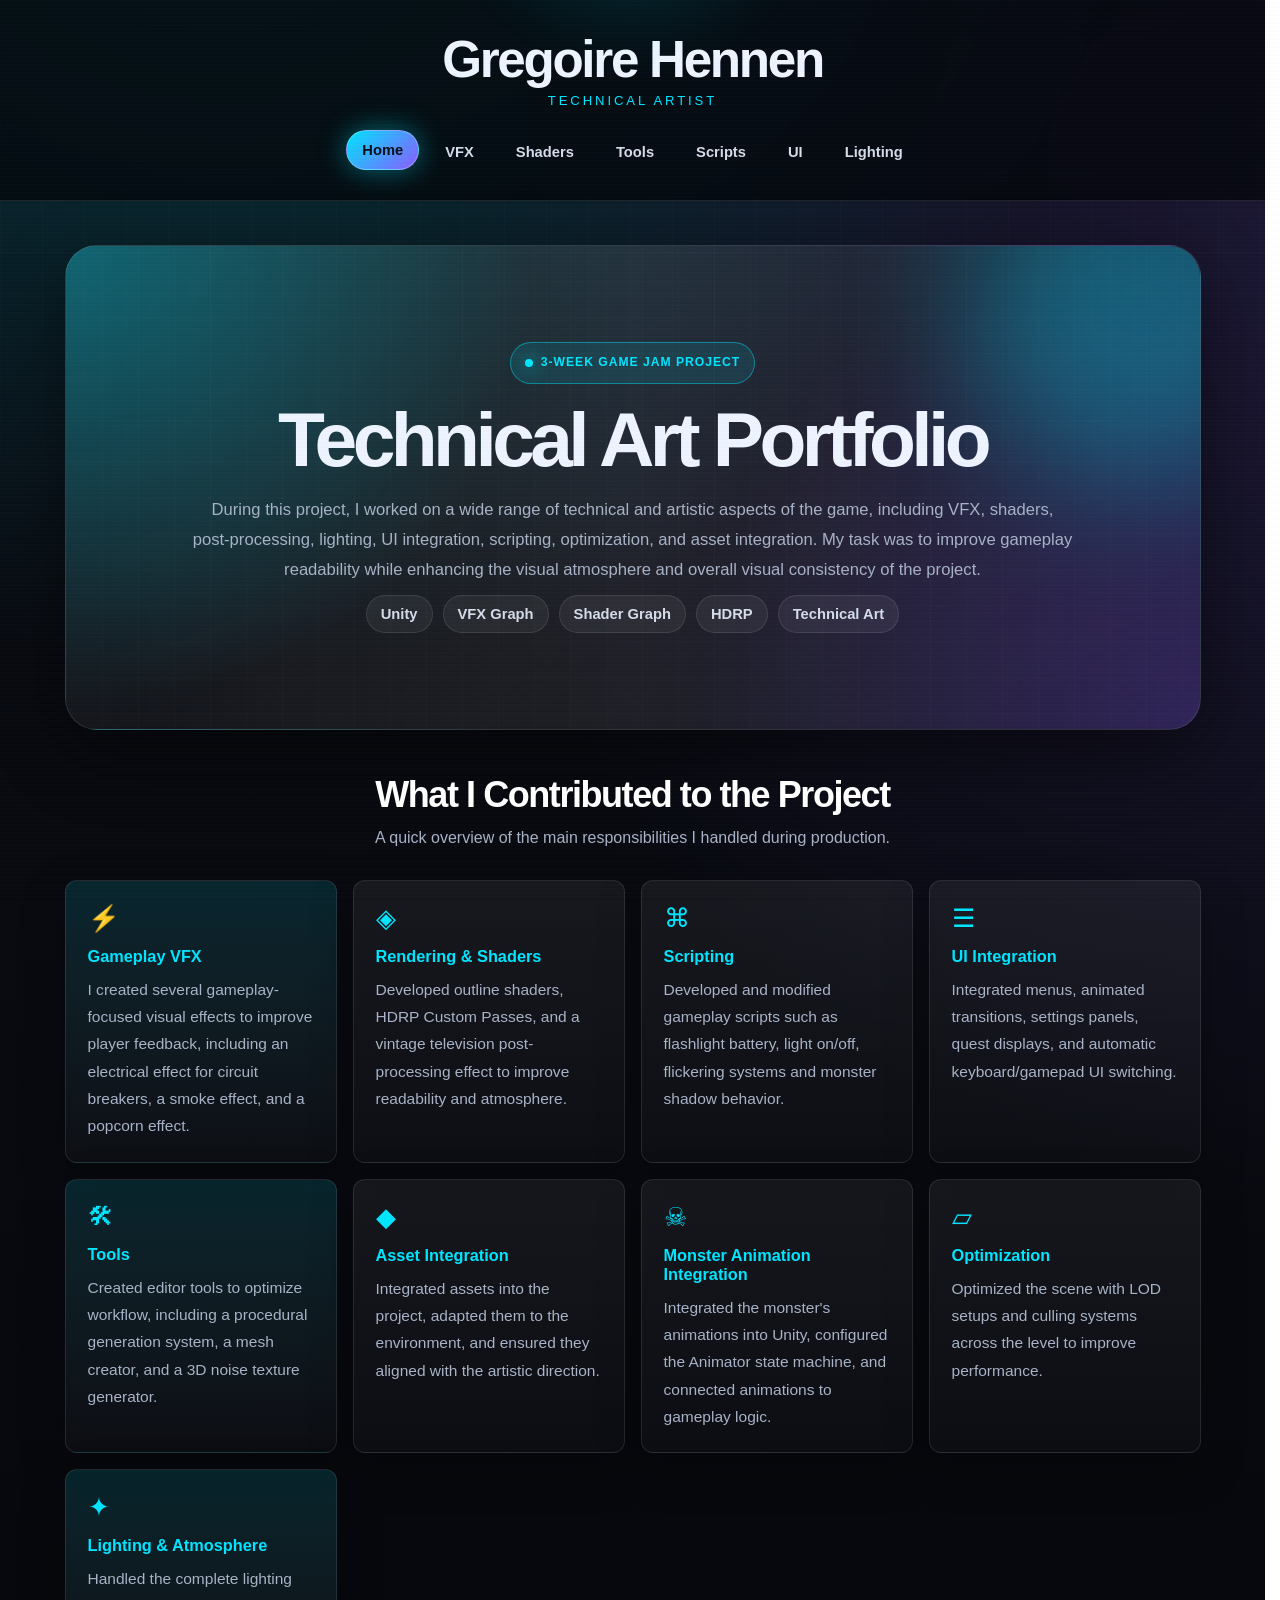
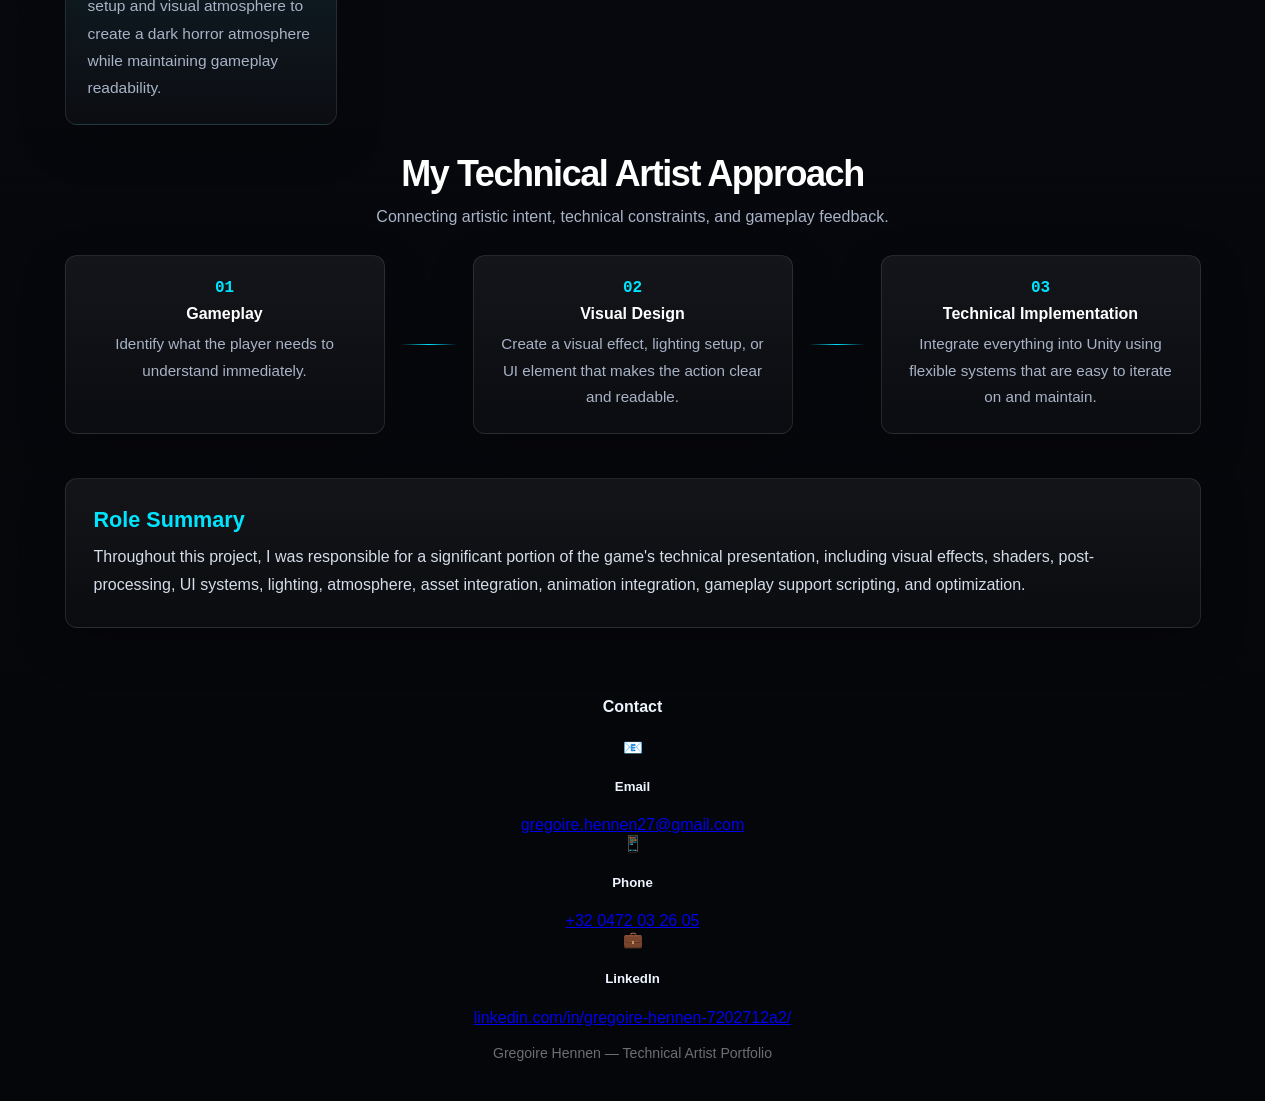
==== commit a46c089b: "Fix LinkedIn URL formatting in index.html" ====
--- a/index.html
+++ b/index.html
@@ -180,7 +180,7 @@
             <h5>LinkedIn</h5>
             <a href="https://www.linkedin.com/in/ton-profil/"
                target="_blank">
-                linkedin.com/in/gregoire-hennen-7202712a2
+                linkedin.com/in/gregoire-hennen-7202712a2/
             </a>
         </div>
 
